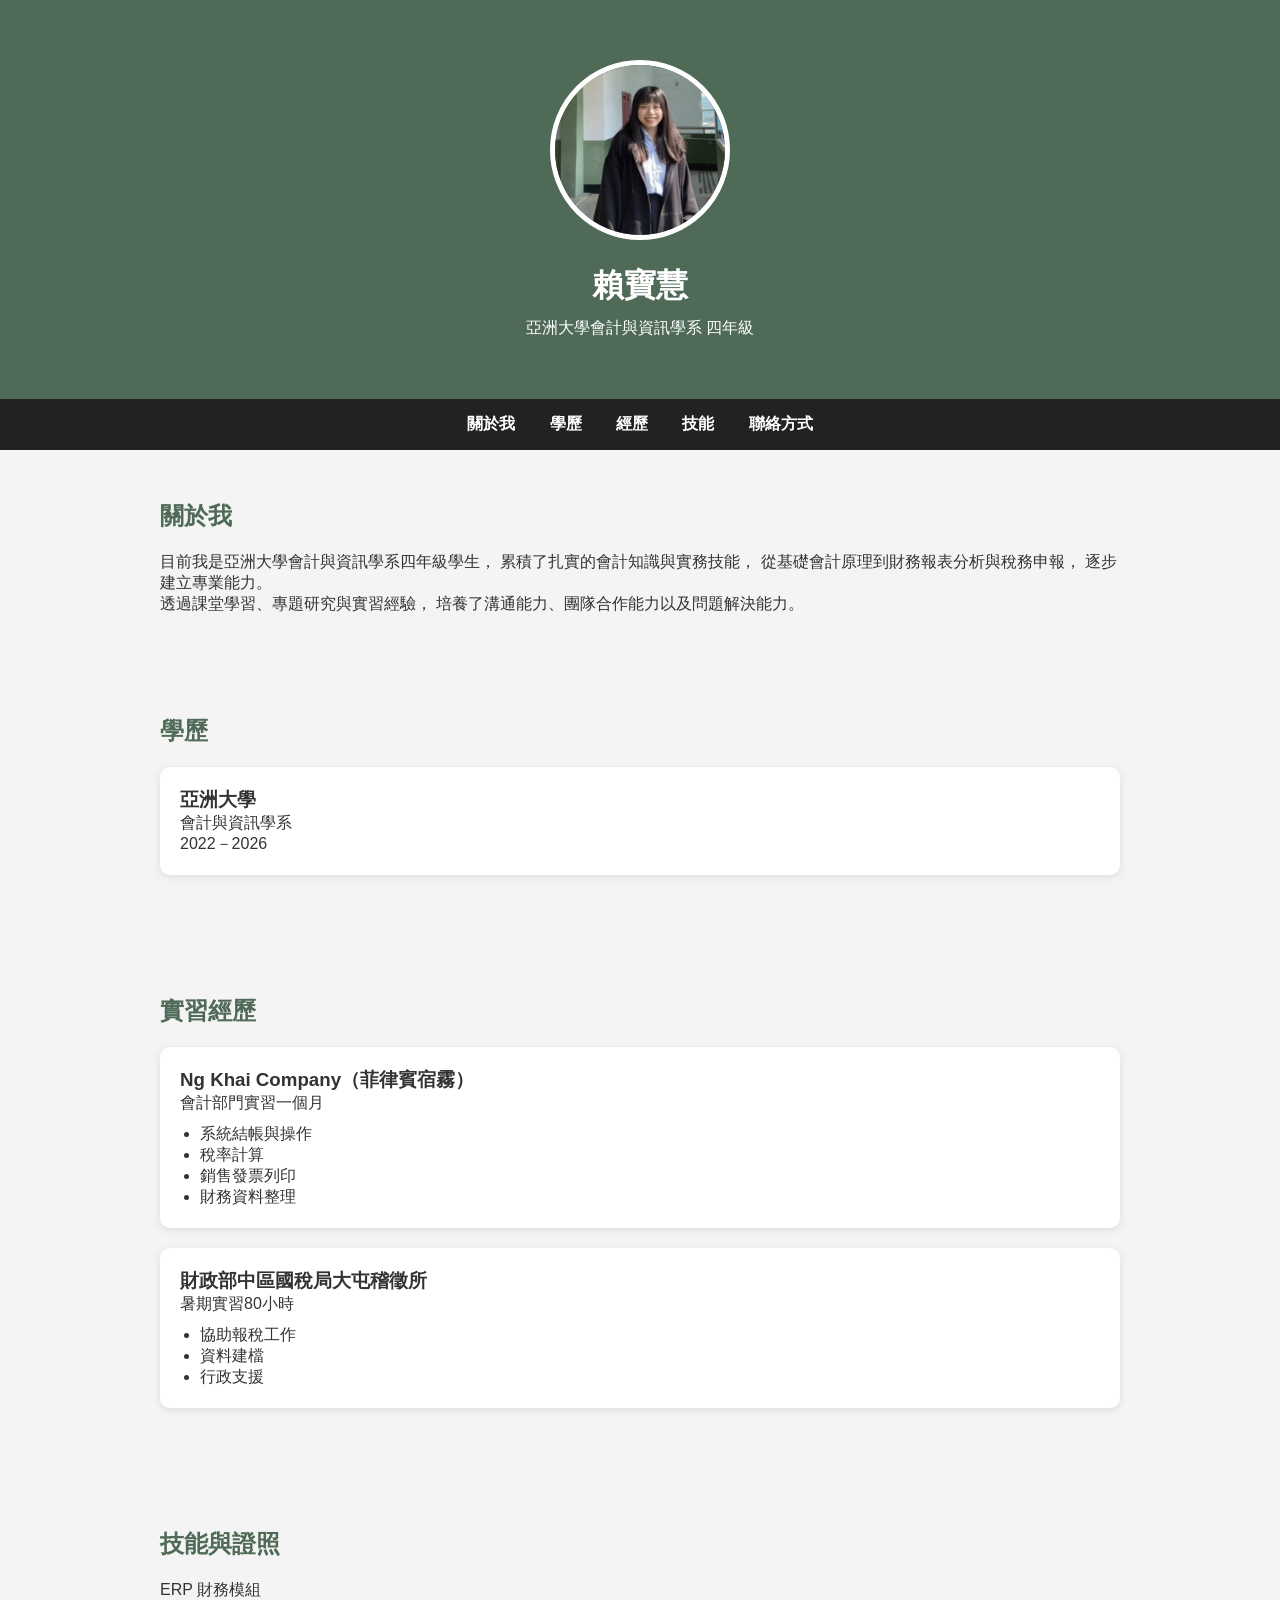
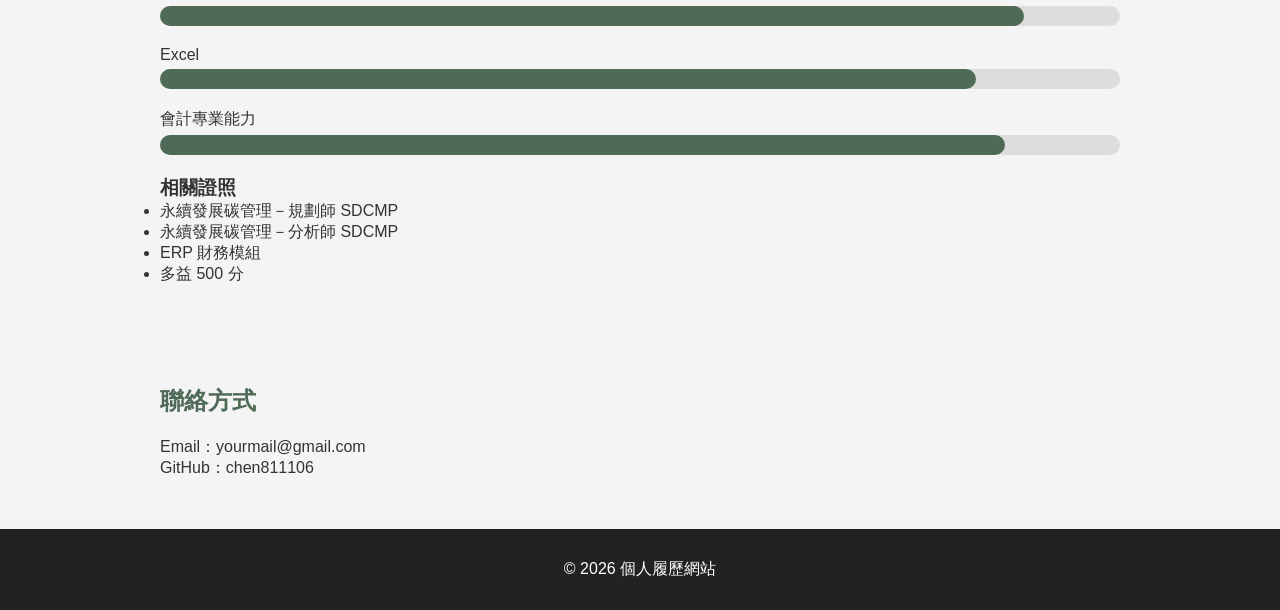
==== index.html @ 6c9520b2 "Upload resume website" ====
<!DOCTYPE html>
<html lang="zh-Hant">
<head>
    <meta charset="UTF-8">
    <meta name="viewport" content="width=device-width, initial-scale=1.0">
    <title>賴寶慧個人履歷</title>
    <link rel="stylesheet" href="style.css">
</head>

<body>

<header>

    <img src="profile.jpg" alt="個人照片">

    <h1>賴寶慧</h1>

    <p>亞洲大學會計與資訊學系 四年級</p>

</header>

<nav>
    <a href="#about">關於我</a>
    <a href="#education">學歷</a>
    <a href="#experience">經歷</a>
    <a href="#skills">技能</a>
    <a href="#contact">聯絡方式</a>
</nav>

<section id="about" class="fade">

    <h2>關於我</h2>

    <p>
        目前我是亞洲大學會計與資訊學系四年級學生，
        累積了扎實的會計知識與實務技能，
        從基礎會計原理到財務報表分析與稅務申報，
        逐步建立專業能力。
    </p>

    <p>
        透過課堂學習、專題研究與實習經驗，
        培養了溝通能力、團隊合作能力以及問題解決能力。
    </p>

</section>

<section id="education" class="fade">

    <h2>學歷</h2>

    <div class="card">
        <h3>亞洲大學</h3>
        <p>會計與資訊學系</p>
        <p>2022－2026</p>
    </div>

</section>

<section id="experience" class="fade">

    <h2>實習經歷</h2>

    <div class="card">
        <h3>Ng Khai Company（菲律賓宿霧）</h3>
        <p>會計部門實習一個月</p>

        <ul>
            <li>系統結帳與操作</li>
            <li>稅率計算</li>
            <li>銷售發票列印</li>
            <li>財務資料整理</li>
        </ul>
    </div>

    <div class="card">
        <h3>財政部中區國稅局大屯稽徵所</h3>
        <p>暑期實習80小時</p>

        <ul>
            <li>協助報稅工作</li>
            <li>資料建檔</li>
            <li>行政支援</li>
        </ul>
    </div>

</section>

<section id="skills" class="fade">

    <h2>技能與證照</h2>

    <div class="skill">
        <span>ERP 財務模組</span>
        <div class="bar">
            <div class="value w90"></div>
        </div>
    </div>

    <div class="skill">
        <span>Excel</span>
        <div class="bar">
            <div class="value w85"></div>
        </div>
    </div>

    <div class="skill">
        <span>會計專業能力</span>
        <div class="bar">
            <div class="value w88"></div>
        </div>
    </div>

    <h3>相關證照</h3>

    <ul>
        <li>永續發展碳管理－規劃師 SDCMP</li>
        <li>永續發展碳管理－分析師 SDCMP</li>
        <li>ERP 財務模組</li>
        <li>多益 500 分</li>
    </ul>

</section>

<section id="contact" class="fade">

    <h2>聯絡方式</h2>

    <p>Email：yourmail@gmail.com</p>

    <p>GitHub：chen811106</p>

</section>

<footer>

    <p>© 2026 個人履歷網站</p>

</footer>

<script src="script.js"></script>

</body>
</html>
---- style.css ----
*{
    margin:0;
    padding:0;
    box-sizing:border-box;
}

html{
    scroll-behavior:smooth;
}

body{
    font-family:"Microsoft JhengHei",sans-serif;
    background:#f4f4f4;
    color:#333;
}

header{
    background:#4f6b58;
    color:white;
    text-align:center;
    padding:60px 20px;
}

header img{
    width:180px;
    height:180px;
    border-radius:50%;
    object-fit:cover;
    border:5px solid white;
    margin-bottom:20px;
}

header h1{
    margin-bottom:10px;
}

nav{
    background:#222;
    text-align:center;
    padding:15px;
}

nav a{
    color:white;
    text-decoration:none;
    margin:0 15px;
    font-weight:bold;
}

section{
    max-width:1000px;
    margin:auto;
    padding:50px 20px;
}

h2{
    color:#4f6b58;
    margin-bottom:20px;
}

.card{
    background:white;
    padding:20px;
    margin-bottom:20px;
    border-radius:10px;
    box-shadow:0 2px 8px rgba(0,0,0,0.1);
}

.card ul{
    margin-left:20px;
    margin-top:10px;
}

.skill{
    margin-bottom:20px;
}

.bar{
    height:20px;
    background:#ddd;
    border-radius:20px;
    margin-top:5px;
}

.value{
    height:20px;
    background:#4f6b58;
    border-radius:20px;
}

.w90{
    width:90%;
}

.w88{
    width:88%;
}

.w85{
    width:85%;
}

footer{
    background:#222;
    color:white;
    text-align:center;
    padding:30px;
}

.fade{
    opacity:0;
    transform:translateY(40px);
    transition:all 1s;
}

.show{
    opacity:1;
    transform:translateY(0);
}
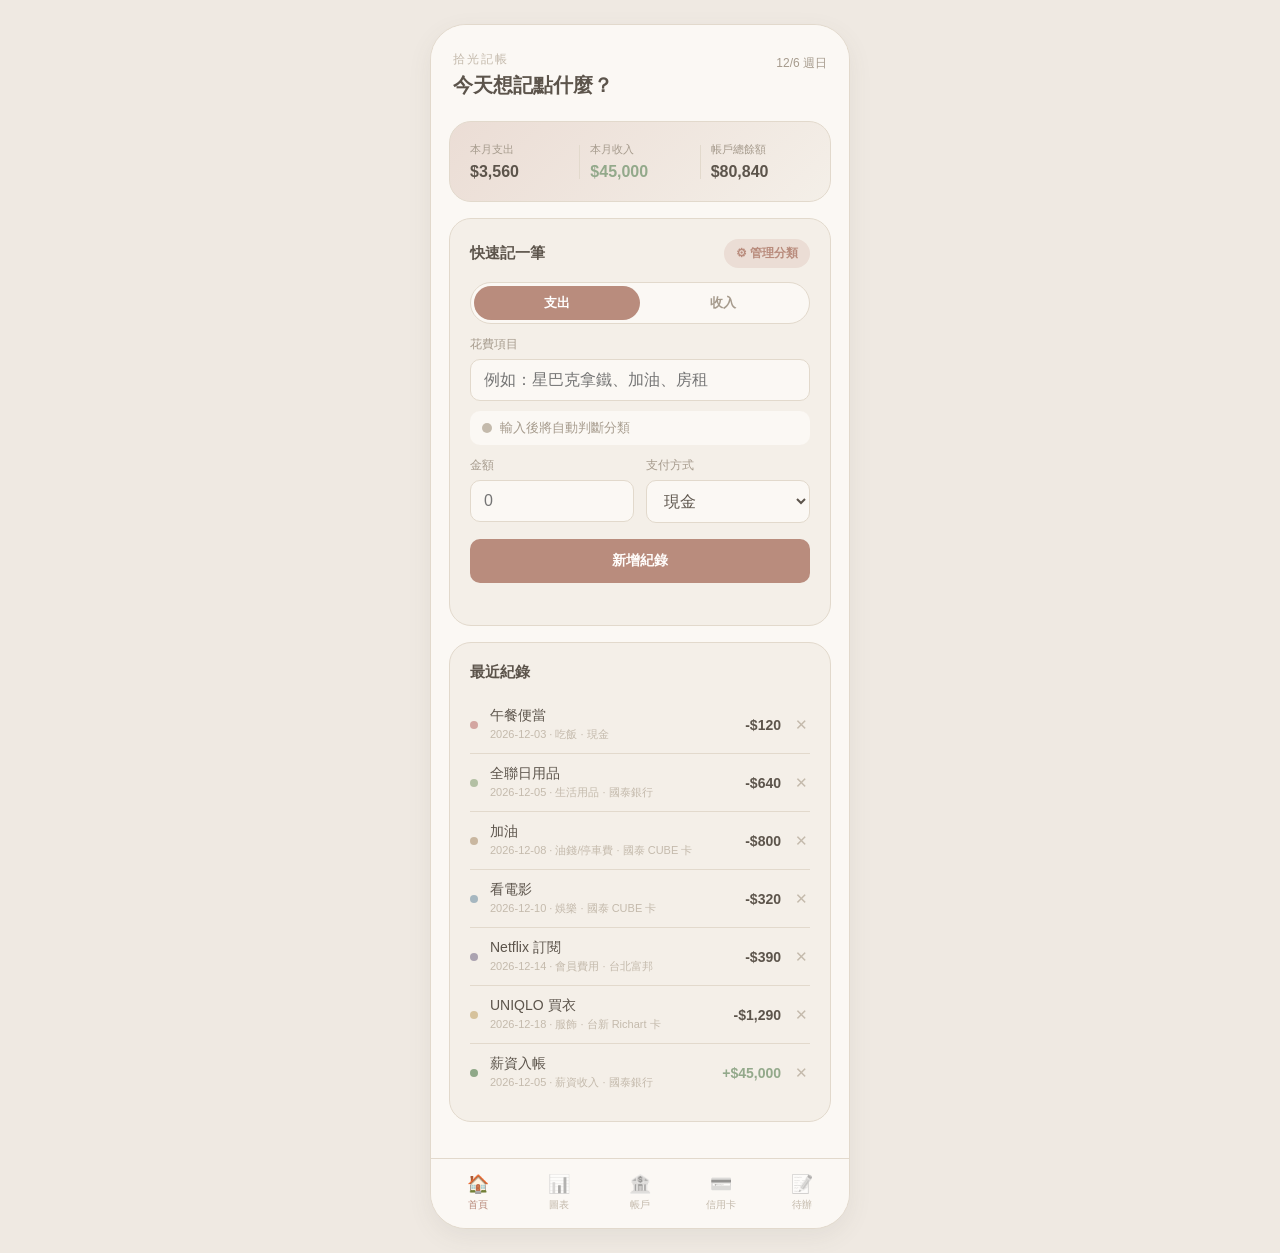
==== commit df78f5d1: "把記帳網頁移到 repo 根目錄，做成獨立的 GitHub Pages 網站 這個 repo 專門用來放記帳網頁，不跟 resume 那個 repo 共用網址路徑。 把原本殘留的履歷相關檔案（inde" ====
--- a/index.html
+++ b/index.html
@@ -1,144 +1,215 @@
-<!DOCTYPE html>
-<html lang="zh-Hant">
-<head>
-    <meta charset="UTF-8">
-    <meta name="viewport" content="width=device-width, initial-scale=1.0">
-    <title>賴寶慧個人履歷</title>
-    <link rel="stylesheet" href="style.css">
-</head>
-
-<body>
-
-<header>
-
-    <img src="profile.jpg" alt="個人照片">
-
-    <h1>賴寶慧</h1>
-
-    <p>亞洲大學會計與資訊學系 四年級</p>
-
-</header>
-
-<nav>
-    <a href="#about">關於我</a>
-    <a href="#education">學歷</a>
-    <a href="#experience">經歷</a>
-    <a href="#skills">技能</a>
-    <a href="#contact">聯絡方式</a>
-</nav>
-
-<section id="about" class="fade">
-
-    <h2>關於我</h2>
-
-    <p>
-        目前我是亞洲大學會計與資訊學系四年級學生，
-        累積了扎實的會計知識與實務技能，
-        從基礎會計原理到財務報表分析與稅務申報，
-        逐步建立專業能力。
-    </p>
-
-    <p>
-        透過課堂學習、專題研究與實習經驗，
-        培養了溝通能力、團隊合作能力以及問題解決能力。
-    </p>
-
-</section>
-
-<section id="education" class="fade">
-
-    <h2>學歷</h2>
-
-    <div class="card">
-        <h3>亞洲大學</h3>
-        <p>會計與資訊學系</p>
-        <p>2022－2026</p>
-    </div>
-
-</section>
-
-<section id="experience" class="fade">
-
-    <h2>實習經歷</h2>
-
-    <div class="card">
-        <h3>Ng Khai Company（菲律賓宿霧）</h3>
-        <p>會計部門實習一個月</p>
-
-        <ul>
-            <li>系統結帳與操作</li>
-            <li>稅率計算</li>
-            <li>銷售發票列印</li>
-            <li>財務資料整理</li>
-        </ul>
-    </div>
-
-    <div class="card">
-        <h3>財政部中區國稅局大屯稽徵所</h3>
-        <p>暑期實習80小時</p>
-
-        <ul>
-            <li>協助報稅工作</li>
-            <li>資料建檔</li>
-            <li>行政支援</li>
-        </ul>
-    </div>
-
-</section>
-
-<section id="skills" class="fade">
-
-    <h2>技能與證照</h2>
-
-    <div class="skill">
-        <span>ERP 財務模組</span>
-        <div class="bar">
-            <div class="value w90"></div>
-        </div>
-    </div>
-
-    <div class="skill">
-        <span>Excel</span>
-        <div class="bar">
-            <div class="value w85"></div>
-        </div>
-    </div>
-
-    <div class="skill">
-        <span>會計專業能力</span>
-        <div class="bar">
-            <div class="value w88"></div>
-        </div>
-    </div>
-
-    <h3>相關證照</h3>
-
-    <ul>
-        <li>永續發展碳管理－規劃師 SDCMP</li>
-        <li>永續發展碳管理－分析師 SDCMP</li>
-        <li>ERP 財務模組</li>
-        <li>多益 500 分</li>
-    </ul>
-
-</section>
-
-<section id="contact" class="fade">
-
-    <h2>聯絡方式</h2>
-
-    <p>Email：yourmail@gmail.com</p>
-
-    <p>GitHub：chen811106</p>
-
-</section>
-
-<footer>
-
-    <p>© 2026 個人履歷網站</p>
-
-</footer>
-
-<script src="script.js"></script>
-
-</body>
-</html>+<!DOCTYPE html>
+<html lang="zh-Hant">
+<head>
+<meta charset="UTF-8">
+<meta name="viewport" content="width=device-width, initial-scale=1.0, maximum-scale=1.0, viewport-fit=cover, user-scalable=no">
+<title>拾光記帳 · Healing Ledger</title>
+
+<!-- PWA：讓瀏覽器可以「加入主畫面」／安裝為 App -->
+<link rel="manifest" href="manifest.json">
+<meta name="theme-color" content="#C9B7A0">
+<meta name="mobile-web-app-capable" content="yes">
+<meta name="apple-mobile-web-app-capable" content="yes">
+<meta name="apple-mobile-web-app-status-bar-style" content="default">
+<meta name="apple-mobile-web-app-title" content="拾光記帳">
+<link rel="apple-touch-icon" href="icons/icon-192.png">
+<link rel="icon" href="icons/icon-192.png">
+
+<link rel="stylesheet" href="style.css">
+</head>
+<body>
+
+<script type="application/json" id="app-state"></script>
+
+<div class="phone">
+
+  <header class="topbar">
+    <div>
+      <p class="topbar-eyebrow">拾光記帳</p>
+      <h1 id="pageTitle">今天想記點什麼？</h1>
+    </div>
+    <div class="topbar-side">
+      <div class="topbar-date" id="todayDate"></div>
+      <span class="sync-badge" id="syncBadge"></span>
+    </div>
+  </header>
+
+  <main class="content">
+
+    <!-- ============ 首頁 / 快速記帳 ============ -->
+    <section id="tab-home" class="tab-panel active">
+
+      <div class="card summary-card">
+        <div class="summary-item">
+          <span>本月支出</span>
+          <strong id="monthTotal">$0</strong>
+        </div>
+        <div class="summary-divider"></div>
+        <div class="summary-item income">
+          <span>本月收入</span>
+          <strong id="monthIncome">$0</strong>
+        </div>
+        <div class="summary-divider"></div>
+        <div class="summary-item">
+          <span>帳戶總餘額</span>
+          <strong id="totalBalance">$0</strong>
+        </div>
+      </div>
+
+      <div class="card add-expense">
+        <div class="section-head">
+          <h2>快速記一筆</h2>
+          <button class="add-mini" id="manageCategoriesBtn">⚙ 管理分類</button>
+        </div>
+
+        <div class="type-toggle" id="typeToggle">
+          <button type="button" class="type-btn active" data-type="expense">支出</button>
+          <button type="button" class="type-btn" data-type="income">收入</button>
+        </div>
+
+        <label class="field-label" id="itemLabel">花費項目</label>
+        <input id="itemInput" class="text-input" placeholder="例如：星巴克拿鐵、加油、房租" autocomplete="off">
+
+        <div class="category-preview" id="categoryPreview">
+          <span class="cat-dot" id="catDot"></span>
+          <span id="catLabel">輸入後將自動判斷分類</span>
+        </div>
+
+        <div class="row">
+          <div class="field">
+            <label class="field-label">金額</label>
+            <input id="amountInput" class="text-input" type="number" min="0" placeholder="0">
+          </div>
+          <div class="field">
+            <label class="field-label" id="paymentLabel">支付方式</label>
+            <select id="paymentSelect" class="text-input"></select>
+          </div>
+        </div>
+
+        <button id="addBtn" class="primary-btn">新增紀錄</button>
+        <p class="hint-text" id="formHint"></p>
+      </div>
+
+      <div class="card recent-list">
+        <h2>最近紀錄</h2>
+        <ul id="recentList" class="plain-list"></ul>
+        <p class="empty-hint" id="recentEmpty">還沒有任何紀錄，記一筆吧 🌿</p>
+      </div>
+
+    </section>
+
+    <!-- ============ 圖表 ============ -->
+    <section id="tab-chart" class="tab-panel">
+      <div class="card">
+        <div class="section-head">
+          <h2>本月消費分佈</h2>
+          <div class="month-nav">
+            <button id="prevMonth" class="icon-btn" aria-label="上個月">‹</button>
+            <span id="chartMonthLabel"></span>
+            <button id="nextMonth" class="icon-btn" aria-label="下個月">›</button>
+          </div>
+        </div>
+
+        <div class="donut-wrap">
+          <svg id="donutChart" viewBox="0 0 200 200"></svg>
+          <div class="donut-center">
+            <span id="donutTotal">$0</span>
+            <small>總支出</small>
+          </div>
+        </div>
+
+        <ul id="chartLegend" class="legend"></ul>
+        <p class="empty-hint" id="chartEmpty">這個月還沒有支出紀錄</p>
+      </div>
+
+      <div class="card">
+        <div class="section-head">
+          <h2>本月收入分佈</h2>
+        </div>
+
+        <div class="donut-wrap">
+          <svg id="donutChartIncome" viewBox="0 0 200 200"></svg>
+          <div class="donut-center">
+            <span id="donutTotalIncome">$0</span>
+            <small>總收入</small>
+          </div>
+        </div>
+
+        <ul id="chartLegendIncome" class="legend"></ul>
+        <p class="empty-hint" id="chartEmptyIncome">這個月還沒有收入紀錄</p>
+      </div>
+    </section>
+
+    <!-- ============ 帳戶 ============ -->
+    <section id="tab-accounts" class="tab-panel">
+      <div class="card">
+        <div class="section-head">
+          <h2>銀行帳戶</h2>
+          <div class="section-actions">
+            <button class="add-mini secondary" id="transferBtn">⇄ 轉帳</button>
+            <button class="add-mini" id="addAccountBtn">+ 新增帳戶</button>
+          </div>
+        </div>
+        <ul id="accountList" class="plain-list"></ul>
+        <div class="total-row">
+          <span>帳戶總餘額</span>
+          <strong id="accountsTotal">$0</strong>
+        </div>
+        <p class="hint-text">記帳時若選擇銀行帳戶付款，餘額會自動連動扣除；帳戶之間互轉不會影響本月支出/收入統計。</p>
+      </div>
+
+      <div class="card">
+        <div class="section-head">
+          <h2>資料管理</h2>
+        </div>
+        <p class="hint-text" style="margin-top:0;">把逐月的支出/收入紀錄整理成一段文字，方便自己複製保存；也可以在保存好之後把這些紀錄清空，帳戶、信用卡、現金餘額、待辦清單、分類設定都不會被動到。</p>
+        <button class="add-mini secondary" id="exportBtn" style="width:100%;">📤 匯出/清理記帳紀錄</button>
+      </div>
+    </section>
+
+    <!-- ============ 信用卡 ============ -->
+    <section id="tab-cards" class="tab-panel">
+      <div class="card">
+        <div class="section-head">
+          <h2>信用卡管理</h2>
+          <button class="add-mini" id="addCardBtn">+ 新增卡片</button>
+        </div>
+        <ul id="cardList" class="card-list"></ul>
+        <p class="empty-hint" id="cardsEmpty">還沒有新增信用卡</p>
+      </div>
+    </section>
+
+    <!-- ============ 週期待辦 ============ -->
+    <section id="tab-checklist" class="tab-panel">
+      <div class="card">
+        <div class="section-head">
+          <h2>週期性繳費清單</h2>
+          <button class="add-mini" id="addRecurringBtn">+ 新增項目</button>
+        </div>
+
+        <p class="hint-text">每一筆都可以自訂「每月幾號」自動重置為未繳納，繳款截止日不同就設不同天數即可。</p>
+
+        <ul id="recurringList" class="plain-list"></ul>
+        <p class="empty-hint" id="recurringEmpty">還沒有固定繳費項目</p>
+      </div>
+    </section>
+
+  </main>
+
+  <nav class="bottom-nav">
+    <button data-tab="home" class="nav-btn active"><span class="nav-icon">🏠</span><span>首頁</span></button>
+    <button data-tab="chart" class="nav-btn"><span class="nav-icon">📊</span><span>圖表</span></button>
+    <button data-tab="accounts" class="nav-btn"><span class="nav-icon">🏦</span><span>帳戶</span></button>
+    <button data-tab="cards" class="nav-btn"><span class="nav-icon">💳</span><span>信用卡</span></button>
+    <button data-tab="checklist" class="nav-btn"><span class="nav-icon">📝</span><span>待辦</span></button>
+  </nav>
+
+</div>
+
+<div class="modal-overlay" id="modalOverlay">
+  <div class="modal" id="modalBody"></div>
+</div>
+
+<script src="app.js"></script>
+</body>
+</html>
--- a/style.css
+++ b/style.css
@@ -1,119 +1,790 @@
-*{
-    margin:0;
-    padding:0;
-    box-sizing:border-box;
-}
-
-html{
-    scroll-behavior:smooth;
-}
-
-body{
-    font-family:"Microsoft JhengHei",sans-serif;
-    background:#f4f4f4;
-    color:#333;
-}
-
-header{
-    background:#4f6b58;
-    color:white;
-    text-align:center;
-    padding:60px 20px;
-}
-
-header img{
-    width:180px;
-    height:180px;
-    border-radius:50%;
-    object-fit:cover;
-    border:5px solid white;
-    margin-bottom:20px;
-}
-
-header h1{
-    margin-bottom:10px;
-}
-
-nav{
-    background:#222;
-    text-align:center;
-    padding:15px;
-}
-
-nav a{
-    color:white;
-    text-decoration:none;
-    margin:0 15px;
-    font-weight:bold;
-}
-
-section{
-    max-width:1000px;
-    margin:auto;
-    padding:50px 20px;
-}
-
-h2{
-    color:#4f6b58;
-    margin-bottom:20px;
-}
-
-.card{
-    background:white;
-    padding:20px;
-    margin-bottom:20px;
-    border-radius:10px;
-    box-shadow:0 2px 8px rgba(0,0,0,0.1);
-}
-
-.card ul{
-    margin-left:20px;
-    margin-top:10px;
-}
-
-.skill{
-    margin-bottom:20px;
-}
-
-.bar{
-    height:20px;
-    background:#ddd;
-    border-radius:20px;
-    margin-top:5px;
-}
-
-.value{
-    height:20px;
-    background:#4f6b58;
-    border-radius:20px;
-}
-
-.w90{
-    width:90%;
-}
-
-.w88{
-    width:88%;
-}
-
-.w85{
-    width:85%;
-}
-
-footer{
-    background:#222;
-    color:white;
-    text-align:center;
-    padding:30px;
-}
-
-.fade{
-    opacity:0;
-    transform:translateY(40px);
-    transition:all 1s;
-}
-
-.show{
-    opacity:1;
-    transform:translateY(0);
-}+/* =========================================================
+   拾光記帳 · Healing Ledger
+   莫蘭迪色系 / 極簡療癒風格
+   ========================================================= */
+
+:root{
+  /* 背景與中性色 */
+  --bg: #EFE9E2;
+  --surface: #FBF8F4;
+  --surface-soft: #F4EFE8;
+  --border: #E2D9CC;
+  --text-primary: #5C544B;
+  --text-secondary: #A69B8D;
+  --text-faint: #C4BAAC;
+
+  /* 莫蘭迪主色（分類色） */
+  --c-food: #D3A6A1;      /* 吃飯 - 霧玫瑰 */
+  --c-fun: #A6B7C0;       /* 娛樂 - 霧藍 */
+  --c-daily: #B3C0A4;     /* 生活用品 - 鼠尾草綠 */
+  --c-fuel: #C9B7A0;      /* 油錢/停車費 - 沙棕 */
+  --c-transport: #7E97A3; /* 交通 - 霧藍灰 */
+  --c-member: #ABA3B0;    /* 會員費用 - 灰紫 */
+  --c-clothes: #D6C29C;   /* 服飾 - 燕麥金 */
+  --c-luxury: #B98C7D;    /* 奢侈品 - 赤陶 */
+  --c-invest: #A2798A;    /* 投資（買賣股票）- 酒紅灰，收支通用同一色 */
+  --c-adjust: #A8A296;    /* 調整（收支通用同一色）- 中性暖灰 */
+
+  /* 收入分類色 */
+  --c-salary: #8FA888;    /* 薪資收入 - 橄欖綠 */
+  --c-allowance: #A3B08A; /* 生活費 - 抹茶綠 */
+  --c-dividend: #B8AA6B;  /* 股利收入 - 燕麥金綠 */
+  --c-other-income: #9CADA0; /* 其他收入 - 灰綠 */
+
+  /* 功能色 */
+  --accent: #B98C7D;
+  --accent-soft: #EBDDD5;
+  --danger: #C58A83;
+  --warn: #D3B26A;
+  --safe: #93A98B;
+
+  --radius-lg: 22px;
+  --radius-md: 16px;
+  --radius-sm: 10px;
+  --shadow-soft: 0 8px 24px rgba(92, 84, 75, 0.08);
+}
+
+*{ box-sizing: border-box; }
+
+/* html 也要塗上跟 App 一樣的底色：手機瀏覽器在上下滑到底、出現回彈
+   效果時，露出來的其實是 html 元素的背景，不是 body 的，如果沒設定
+   就會看到瀏覽器預設的白色或黑色。overscroll-behavior:none 則是直接
+   關掉那個回彈/露底色的效果，滑到頂/底就直接停住，不會再彈一下。 */
+html{
+  background: var(--bg);
+  overscroll-behavior: none;
+  /* 只允許上下／左右平移，不包含 pinch-zoom 這個手勢，瀏覽器就不會處理
+     雙指縮放。iOS Safari 從 10 版開始其實會忽略 viewport meta 裡的
+     maximum-scale／user-scalable=no，所以縮放要靠這個 touch-action 加上
+     下面 app.js 裡的手勢攔截，兩層一起擋才會真的擋住。 */
+  touch-action: pan-x pan-y;
+}
+
+body{
+  margin: 0;
+  font-family: "PingFang TC","Noto Sans TC","Microsoft JhengHei",-apple-system,BlinkMacSystemFont,sans-serif;
+  background: var(--bg);
+  color: var(--text-primary);
+  -webkit-font-smoothing: antialiased;
+  display: flex;
+  justify-content: center;
+  min-height: 100vh;
+  padding: 24px 12px;
+  overscroll-behavior: none;
+  touch-action: pan-x pan-y;
+}
+
+/* ---------- 手機外框（桌面預覽用） ---------- */
+.phone{
+  width: 100%;
+  max-width: 420px;
+  min-height: 780px;
+  background: var(--surface);
+  border-radius: 36px;
+  box-shadow: var(--shadow-soft);
+  border: 1px solid var(--border);
+  display: flex;
+  flex-direction: column;
+  overflow: hidden;
+  position: relative;
+}
+
+/* ---------- 頂部列 ---------- */
+.topbar{
+  padding: 26px 22px 18px;
+  display: flex;
+  justify-content: space-between;
+  align-items: flex-start;
+  background: var(--surface);
+}
+.topbar-eyebrow{
+  margin: 0 0 4px;
+  font-size: 12px;
+  letter-spacing: 2px;
+  color: var(--text-faint);
+}
+.topbar h1{
+  margin: 0;
+  font-size: 20px;
+  font-weight: 600;
+  color: var(--text-primary);
+}
+.topbar-side{
+  display: flex;
+  flex-direction: column;
+  align-items: flex-end;
+  gap: 5px;
+}
+.topbar-date{
+  font-size: 12px;
+  color: var(--text-secondary);
+  padding-top: 4px;
+  white-space: nowrap;
+}
+.sync-badge{
+  font-size: 10px;
+  color: var(--safe);
+  white-space: nowrap;
+  opacity: 0;
+  transition: opacity .2s ease;
+}
+.sync-badge.on{ opacity: 1; }
+
+/* ---------- 內容區 ----------
+   這裡只負責用 flex:1 撐開剩餘高度。手機版的捲動方式（固定畫面高度，
+   捲動收在 .content 內部）另外寫在下面的手機 media query 裡；桌機版
+   預覽用的外框沒有鎖高度，維持原本整頁捲動即可。 */
+.content{
+  flex: 1;
+  padding: 4px 18px 20px;
+}
+
+.tab-panel{ display: none; animation: fadeIn .25s ease; }
+.tab-panel.active{ display: block; }
+
+@keyframes fadeIn{
+  from{ opacity: 0; transform: translateY(6px); }
+  to{ opacity: 1; transform: translateY(0); }
+}
+
+/* ---------- 卡片 ---------- */
+.card{
+  background: var(--surface-soft);
+  border: 1px solid var(--border);
+  border-radius: var(--radius-lg);
+  padding: 20px;
+  margin-bottom: 16px;
+}
+.card h2{
+  margin: 0 0 14px;
+  font-size: 15px;
+  font-weight: 600;
+  color: var(--text-primary);
+}
+
+/* ---------- 首頁摘要 ---------- */
+.summary-card{
+  display: flex;
+  align-items: center;
+  background: linear-gradient(135deg, var(--accent-soft), var(--surface-soft));
+}
+.summary-item{
+  flex: 1;
+  display: flex;
+  flex-direction: column;
+  gap: 6px;
+}
+.summary-item span{ font-size: 11px; color: var(--text-secondary); white-space: nowrap; }
+.summary-item strong{ font-size: 16px; color: var(--text-primary); font-weight: 700; white-space: nowrap; }
+.summary-item.income strong{ color: var(--safe); }
+.summary-divider{
+  width: 1px;
+  height: 34px;
+  background: var(--border);
+  margin: 0 10px;
+  flex-shrink: 0;
+}
+
+/* ---------- 表單 ---------- */
+.field-label{
+  display: block;
+  font-size: 12px;
+  color: var(--text-secondary);
+  margin: 12px 0 6px;
+}
+.text-input{
+  width: 100%;
+  border: 1px solid var(--border);
+  background: var(--surface);
+  border-radius: var(--radius-sm);
+  padding: 11px 13px;
+  /* 16px 是關鍵：iOS Safari 只要輸入框的字級小於 16px，點下去就會自動
+     放大整個畫面（想幫你看清楚打了什麼），點掉鍵盤後那個放大不會自己
+     完全復原，要再點兩下才會縮回正常大小。字級只要 >=16px，Safari
+     就不會觸發這個自動縮放，從根本避免掉，不用事後補救。 */
+  font-size: 16px;
+  color: var(--text-primary);
+  outline: none;
+  transition: border-color .15s ease;
+  font-family: inherit;
+}
+.text-input:focus{ border-color: var(--accent); }
+
+.row{ display: flex; gap: 12px; }
+.row .field{ flex: 1; }
+
+/* 匯出記帳紀錄的文字框：字級刻意不動（維持跟其他 .text-input 一樣的
+   16px，避免 iOS 自動放大），只加高度、改成等寬字體方便對齊、允許
+   使用者自己拉高。 */
+.export-textarea{
+  min-height: 220px;
+  resize: vertical;
+  line-height: 1.6;
+  white-space: pre-wrap;
+  font-family: ui-monospace, SFMono-Regular, Menlo, Consolas, monospace;
+}
+
+/* ---------- 支出／收入 切換 ---------- */
+.type-toggle{
+  display: flex;
+  background: var(--surface);
+  border: 1px solid var(--border);
+  border-radius: 100px;
+  padding: 3px;
+  margin-bottom: 6px;
+}
+.type-btn{
+  flex: 1;
+  border: none;
+  background: none;
+  padding: 8px 0;
+  border-radius: 100px;
+  font-size: 13px;
+  font-weight: 600;
+  color: var(--text-secondary);
+  cursor: pointer;
+  font-family: inherit;
+  transition: background .15s ease, color .15s ease;
+}
+.type-btn.active{ background: var(--accent); color: #fff; }
+.type-btn[data-type="income"].active{ background: var(--safe); }
+
+.category-preview{
+  display: flex;
+  align-items: center;
+  gap: 8px;
+  margin-top: 10px;
+  padding: 8px 12px;
+  background: var(--surface);
+  border-radius: var(--radius-sm);
+  font-size: 13px;
+  color: var(--text-secondary);
+}
+.cat-dot{
+  width: 10px;
+  height: 10px;
+  border-radius: 50%;
+  background: var(--text-faint);
+  flex-shrink: 0;
+  transition: background .15s ease;
+}
+
+.primary-btn{
+  width: 100%;
+  margin-top: 16px;
+  padding: 13px;
+  border: none;
+  border-radius: var(--radius-sm);
+  background: var(--accent);
+  color: #FFFDFB;
+  font-size: 14px;
+  font-weight: 600;
+  cursor: pointer;
+  transition: opacity .15s ease, transform .1s ease;
+  font-family: inherit;
+}
+.primary-btn:hover{ opacity: .9; }
+.primary-btn:active{ transform: scale(0.98); }
+
+.hint-text{
+  font-size: 11px;
+  color: var(--text-faint);
+  margin: 8px 2px 0;
+  min-height: 14px;
+}
+
+/* ---------- 清單通用 ---------- */
+.plain-list{ list-style: none; margin: 0; padding: 0; }
+
+.list-item{
+  display: flex;
+  align-items: center;
+  gap: 12px;
+  padding: 11px 0;
+  border-bottom: 1px solid var(--border);
+}
+.list-item:last-child{ border-bottom: none; }
+
+.item-dot{
+  width: 8px;
+  height: 8px;
+  border-radius: 50%;
+  flex-shrink: 0;
+}
+
+.item-main{ flex: 1; min-width: 0; }
+.item-title{
+  font-size: 14px;
+  color: var(--text-primary);
+  white-space: nowrap;
+  overflow: hidden;
+  text-overflow: ellipsis;
+}
+.item-sub{
+  font-size: 11px;
+  color: var(--text-faint);
+  margin-top: 2px;
+}
+
+.item-amount{
+  font-size: 14px;
+  font-weight: 600;
+  color: var(--text-primary);
+  white-space: nowrap;
+}
+.item-amount.income{ color: var(--safe); }
+
+.item-delete, .item-edit{
+  border: none;
+  background: none;
+  color: var(--text-faint);
+  font-size: 15px;
+  cursor: pointer;
+  padding: 4px 2px;
+  line-height: 1;
+}
+.item-delete:hover{ color: var(--danger); }
+.item-edit:hover{ color: var(--accent); }
+
+.empty-hint{
+  text-align: center;
+  color: var(--text-faint);
+  font-size: 12px;
+  padding: 18px 0 4px;
+  display: none;
+}
+
+/* ---------- 圖表 ---------- */
+.section-head{
+  display: flex;
+  justify-content: space-between;
+  align-items: center;
+  margin-bottom: 14px;
+}
+.section-head h2{ margin: 0; }
+
+.month-nav{
+  display: flex;
+  align-items: center;
+  gap: 8px;
+  font-size: 12px;
+  color: var(--text-secondary);
+}
+.icon-btn{
+  border: 1px solid var(--border);
+  background: var(--surface);
+  width: 24px;
+  height: 24px;
+  border-radius: 50%;
+  cursor: pointer;
+  color: var(--text-secondary);
+  font-size: 14px;
+  line-height: 1;
+  display: flex;
+  align-items: center;
+  justify-content: center;
+}
+.icon-btn:hover{ background: var(--accent-soft); }
+
+.donut-wrap{
+  position: relative;
+  width: 180px;
+  height: 180px;
+  margin: 8px auto 18px;
+}
+#donutChart{ width: 100%; height: 100%; transform: rotate(-90deg); }
+.donut-center{
+  position: absolute;
+  inset: 0;
+  display: flex;
+  flex-direction: column;
+  align-items: center;
+  justify-content: center;
+}
+.donut-center span{ font-size: 18px; font-weight: 700; color: var(--text-primary); }
+.donut-center small{ font-size: 10px; color: var(--text-faint); margin-top: 2px; }
+
+.legend{ list-style: none; margin: 0; padding: 0; }
+.legend li{
+  display: flex;
+  align-items: center;
+  gap: 10px;
+  padding: 8px 0;
+  font-size: 13px;
+  border-bottom: 1px solid var(--border);
+}
+.legend li:last-child{ border-bottom: none; }
+.legend .item-dot{ width: 10px; height: 10px; }
+.legend .legend-name{ flex: 1; color: var(--text-primary); }
+.legend .legend-percent{ color: var(--text-faint); font-size: 11px; width: 38px; text-align: right; }
+.legend .legend-amount{ color: var(--text-primary); font-weight: 600; width: 72px; text-align: right; }
+/* 圖例每一列都能點進去看這個分類這個月的明細 */
+.legend-clickable{ cursor: pointer; }
+.legend-clickable:active{ opacity: .7; }
+.legend-arrow{ color: var(--text-faint); font-size: 15px; margin-left: -2px; }
+
+/* 圖表分類明細彈窗：交易可能很多筆，讓清單自己捲動，不要把整個
+   modal 撐到超出畫面 */
+.modal-scroll-list{ max-height: 46vh; overflow-y: auto; }
+
+/* ---------- 帳戶 ---------- */
+.total-row{
+  display: flex;
+  justify-content: space-between;
+  align-items: center;
+  margin-top: 6px;
+  padding-top: 12px;
+  border-top: 1px dashed var(--border);
+  font-size: 13px;
+  color: var(--text-secondary);
+}
+.total-row strong{ color: var(--text-primary); font-size: 16px; }
+
+.section-actions{ display: flex; align-items: center; gap: 8px; }
+
+.add-mini{
+  border: none;
+  background: var(--accent-soft);
+  color: var(--accent);
+  font-size: 12px;
+  font-weight: 600;
+  padding: 6px 12px;
+  border-radius: 100px;
+  cursor: pointer;
+  white-space: nowrap;
+}
+.add-mini.secondary{ background: var(--surface); color: var(--text-secondary); border: 1px solid var(--border); }
+.add-mini:hover{ opacity: .85; }
+
+/* ---------- 信用卡 ---------- */
+.card-list{ list-style: none; margin: 0; padding: 0; display: flex; flex-direction: column; gap: 12px; }
+
+.credit-card{
+  border-radius: var(--radius-md);
+  padding: 16px 18px;
+  background: linear-gradient(135deg, #C9B7A0, #B98C7D);
+  color: #FFFCFA;
+  position: relative;
+  overflow: hidden;
+}
+.credit-card.theme-1{ background: linear-gradient(135deg, #A6B7C0, #8FA0AC); }
+.credit-card.theme-2{ background: linear-gradient(135deg, #B3C0A4, #93A98B); }
+.credit-card.theme-3{ background: linear-gradient(135deg, #ABA3B0, #8C8393); }
+
+.credit-card-top{
+  display: flex;
+  justify-content: space-between;
+  align-items: flex-start;
+}
+.credit-card-name{ font-size: 14px; font-weight: 600; }
+.credit-card-actions{ display: flex; align-items: center; gap: 6px; }
+.credit-card-delete, .credit-card-edit{
+  border: none;
+  background: rgba(255,255,255,0.25);
+  color: #fff;
+  width: 20px;
+  height: 20px;
+  border-radius: 50%;
+  cursor: pointer;
+  font-size: 12px;
+  line-height: 1;
+}
+.credit-card-amount{
+  font-size: 22px;
+  font-weight: 700;
+  margin-top: 14px;
+}
+.credit-card-amount small{ font-size: 11px; font-weight: 400; opacity: .85; display: block; margin-bottom: 2px; }
+
+.credit-card-unbilled-note{
+  font-size: 11px;
+  opacity: .85;
+  margin-top: 8px;
+}
+
+.credit-card-limit{ margin-top: 12px; }
+.limit-bar{
+  width: 100%;
+  height: 5px;
+  border-radius: 100px;
+  background: rgba(255,255,255,0.25);
+  overflow: hidden;
+}
+.limit-fill{
+  height: 100%;
+  background: #fff;
+  border-radius: 100px;
+  transition: width .2s ease;
+}
+.limit-fill.high{ background: #FFD6CE; }
+.limit-text{
+  font-size: 11px;
+  opacity: .92;
+  margin-top: 6px;
+}
+
+.credit-card-bottom{
+  display: flex;
+  justify-content: space-between;
+  align-items: center;
+  margin-top: 14px;
+  font-size: 11px;
+  opacity: .92;
+}
+.due-badge{
+  display: inline-flex;
+  align-items: center;
+  gap: 5px;
+  background: rgba(255,255,255,0.25);
+  padding: 4px 9px;
+  border-radius: 100px;
+}
+.due-dot{ width: 6px; height: 6px; border-radius: 50%; background: #fff; }
+.due-badge.urgent .due-dot{ background: #FFDCD6; }
+.due-badge.urgent{ background: rgba(197, 90, 74, 0.45); }
+.due-badge.warn .due-dot{ background: #FFF1C7; }
+.due-badge.warn{ background: rgba(211, 178, 106, 0.4); }
+
+.credit-card-pay-btn{
+  display: block;
+  width: 100%;
+  margin-top: 10px;
+  padding: 9px;
+  border: none;
+  border-radius: 100px;
+  background: rgba(255,255,255,0.92);
+  color: var(--accent);
+  font-size: 12px;
+  font-weight: 600;
+  cursor: pointer;
+  font-family: inherit;
+}
+.credit-card-pay-btn:hover{ opacity: .85; }
+.credit-card-pay-btn:active{ transform: scale(0.98); }
+
+/* ---------- 待辦清單 ---------- */
+.recurring-item{
+  display: flex;
+  align-items: center;
+  gap: 12px;
+  padding: 12px 0;
+  border-bottom: 1px solid var(--border);
+}
+.recurring-item:last-child{ border-bottom: none; }
+
+.checkbox{
+  width: 22px;
+  height: 22px;
+  border-radius: 50%;
+  border: 2px solid var(--border);
+  background: var(--surface);
+  cursor: pointer;
+  flex-shrink: 0;
+  display: flex;
+  align-items: center;
+  justify-content: center;
+  color: transparent;
+  font-size: 12px;
+  transition: all .15s ease;
+}
+.checkbox.checked{
+  background: var(--safe);
+  border-color: var(--safe);
+  color: #fff;
+}
+
+.recurring-main{ flex: 1; min-width: 0; }
+.recurring-name{ font-size: 14px; color: var(--text-primary); }
+.recurring-name.done{ text-decoration: line-through; color: var(--text-faint); }
+.recurring-sub{ font-size: 11px; color: var(--text-faint); margin-top: 2px; }
+.recurring-sub.recurring-auto{ color: var(--safe); }
+.recurring-amount{ font-size: 13px; color: var(--text-secondary); font-weight: 600; white-space: nowrap; }
+.recurring-amount.done{ color: var(--text-faint); text-decoration: line-through; }
+.recurring-actions{ display: flex; align-items: center; gap: 2px; }
+
+/* ---------- 底部導覽 ---------- */
+.bottom-nav{
+  position: sticky;
+  bottom: 0;
+  z-index: 5;
+  display: flex;
+  background: var(--surface);
+  border-top: 1px solid var(--border);
+  padding: 8px 6px calc(10px + env(safe-area-inset-bottom));
+}
+.nav-btn{
+  flex: 1;
+  border: none;
+  background: none;
+  display: flex;
+  flex-direction: column;
+  align-items: center;
+  gap: 3px;
+  padding: 6px 0;
+  font-size: 10px;
+  color: var(--text-faint);
+  cursor: pointer;
+  border-radius: 12px;
+  font-family: inherit;
+}
+.nav-icon{ font-size: 18px; filter: grayscale(1) opacity(0.55); }
+.nav-btn.active{ color: var(--accent); }
+.nav-btn.active .nav-icon{ filter: none; }
+
+/* ---------- Modal ---------- */
+.modal-overlay{
+  position: fixed;
+  inset: 0;
+  background: rgba(92, 84, 75, 0.35);
+  display: none;
+  align-items: flex-end;
+  justify-content: center;
+  z-index: 50;
+}
+.modal-overlay.open{ display: flex; }
+
+.modal{
+  width: 100%;
+  max-width: 420px;
+  background: var(--surface);
+  border-radius: 24px 24px 0 0;
+  padding: 22px 20px calc(20px + env(safe-area-inset-bottom));
+  animation: slideUp .2s ease;
+}
+@keyframes slideUp{
+  from{ transform: translateY(16px); opacity: 0; }
+  to{ transform: translateY(0); opacity: 1; }
+}
+.modal h3{ margin: 0 0 16px; font-size: 16px; color: var(--text-primary); }
+.modal .field-label{ margin-top: 12px; }
+.modal-actions{
+  display: flex;
+  gap: 10px;
+  margin-top: 20px;
+}
+.modal-actions button{
+  flex: 1;
+  padding: 12px;
+  border-radius: var(--radius-sm);
+  font-size: 14px;
+  font-weight: 600;
+  cursor: pointer;
+  border: none;
+  font-family: inherit;
+}
+.btn-cancel{ background: var(--surface-soft); color: var(--text-secondary); border: 1px solid var(--border) !important; }
+.btn-save{ background: var(--accent); color: #fff; }
+.btn-danger{ background: var(--danger); color: #fff; }
+.confirm-message{
+  font-size: 13px;
+  color: var(--text-secondary);
+  line-height: 1.6;
+  margin: 4px 2px 0;
+}
+
+/* ---------- 分類關鍵字管理 ---------- */
+.chip-list{
+  display: flex;
+  flex-wrap: wrap;
+  gap: 6px;
+  margin-top: 8px;
+}
+.chip{
+  display: inline-flex;
+  align-items: center;
+  gap: 5px;
+  background: var(--surface);
+  border: 1px solid var(--border);
+  border-radius: 100px;
+  padding: 5px 10px;
+  font-size: 12px;
+  color: var(--text-secondary);
+}
+.chip.default{ opacity: .7; }
+.chip button{
+  border: none;
+  background: none;
+  color: var(--text-faint);
+  cursor: pointer;
+  font-size: 11px;
+  padding: 0;
+  line-height: 1;
+}
+.chip button:hover{ color: var(--danger); }
+.chip-empty{ font-size: 12px; color: var(--text-faint); margin-top: 6px; }
+
+/* ---------- 自訂分類：調色盤 / 計入損益勾選框 ---------- */
+.color-picker-row{
+  display: flex;
+  align-items: center;
+  gap: 8px;
+  margin-top: 8px;
+  flex-wrap: wrap;
+}
+.swatch-list{ display: flex; gap: 6px; flex-wrap: wrap; flex: 1; min-width: 0; }
+.swatch{
+  width: 26px;
+  height: 26px;
+  border-radius: 50%;
+  border: 2px solid transparent;
+  padding: 0;
+  cursor: pointer;
+  flex-shrink: 0;
+}
+.swatch.selected{ border-color: var(--text-primary); box-shadow: 0 0 0 2px var(--surface); }
+/* 滑動式調色盤（原生色彩選擇器，手機上會叫出系統的調色盤/色輪） */
+.color-well{
+  width: 34px;
+  height: 34px;
+  padding: 2px;
+  border: 1px solid var(--border);
+  border-radius: var(--radius-sm);
+  background: var(--surface);
+  cursor: pointer;
+  flex-shrink: 0;
+}
+.color-hex-input{ width: 92px; flex: none; text-transform: uppercase; }
+
+.checkbox-label{
+  display: flex;
+  align-items: center;
+  gap: 8px;
+  margin-top: 12px;
+  font-size: 13px;
+  color: var(--text-secondary);
+  cursor: pointer;
+}
+.checkbox-label input[type="checkbox"]{
+  width: 18px;
+  height: 18px;
+  accent-color: var(--accent);
+  cursor: pointer;
+  flex-shrink: 0;
+}
+
+@media (max-width: 460px){
+  /* 手機上改用「固定畫面高度 + 內部捲動」的做法（跟大部分原生 App／
+     LINE 一樣）：.phone 鎖定剛好一個螢幕高，捲動全部收進 .content
+     內部處理，.bottom-nav 就永遠在 .phone 底部、不會消失。
+
+     之前試過讓 .phone 高度不設限、靠 .bottom-nav 的 position:sticky
+     去黏住「外層」的捲動範圍——這在部分內嵌環境（例如 Claude Artifact
+     的預覽框）裡，外層容器本身的捲動跟這個網頁其實是分開的兩層，
+     sticky 黏的對象黏錯了，結果又變回「要滑到最底部才看得到功能列」
+     的舊問題。改成畫面本身不會變高、捲動只在 .content 裡面發生，
+     不管被包在什麼樣的容器裡，都不用去猜測、依賴外層怎麼捲動。 */
+  body{ padding: 0; }
+  .phone{
+    border-radius: 0;
+    max-width: 100%;
+    min-height: 0; /* 蓋掉桌機版預覽用的 780px 下限，避免跟下面的固定高度打架 */
+    height: 100vh;
+    height: 100dvh;
+    overflow: hidden;
+  }
+  .content{
+    overflow-y: auto;
+    -webkit-overflow-scrolling: touch;
+    overscroll-behavior: none;
+  }
+}
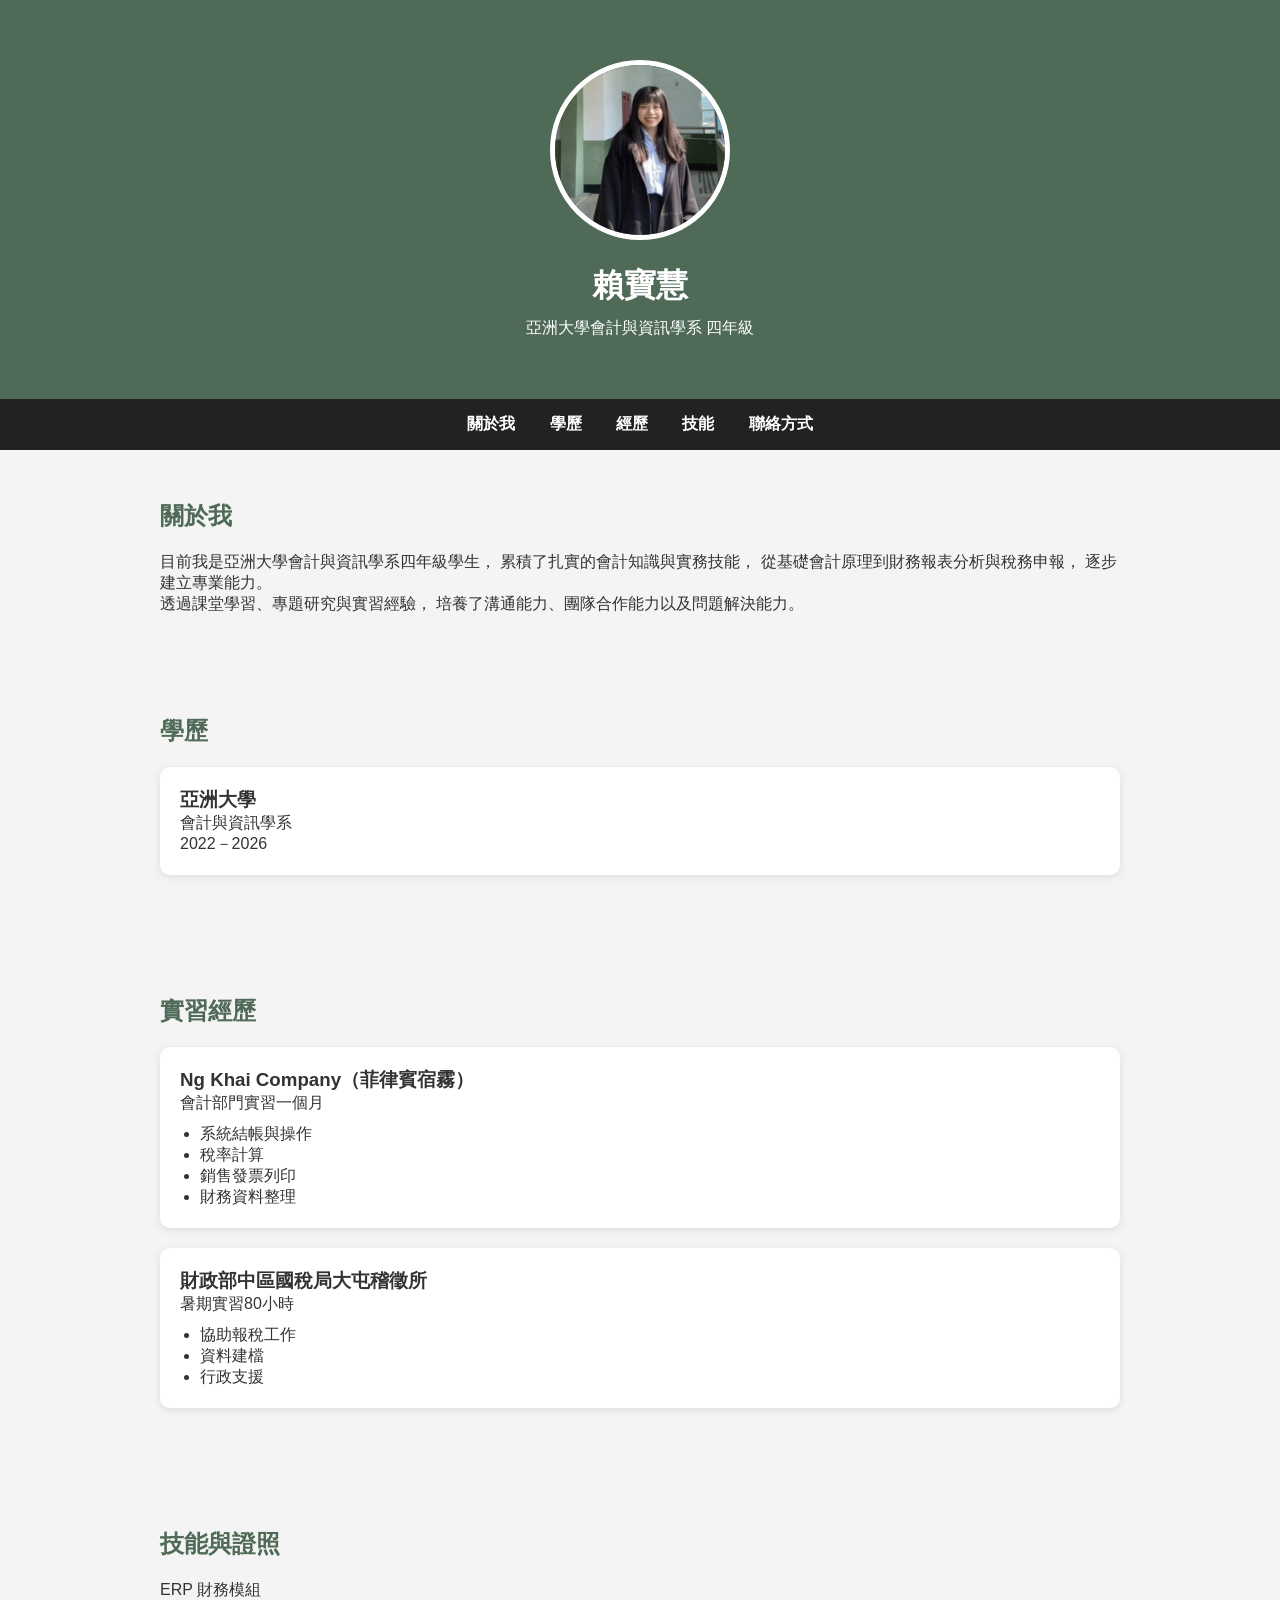
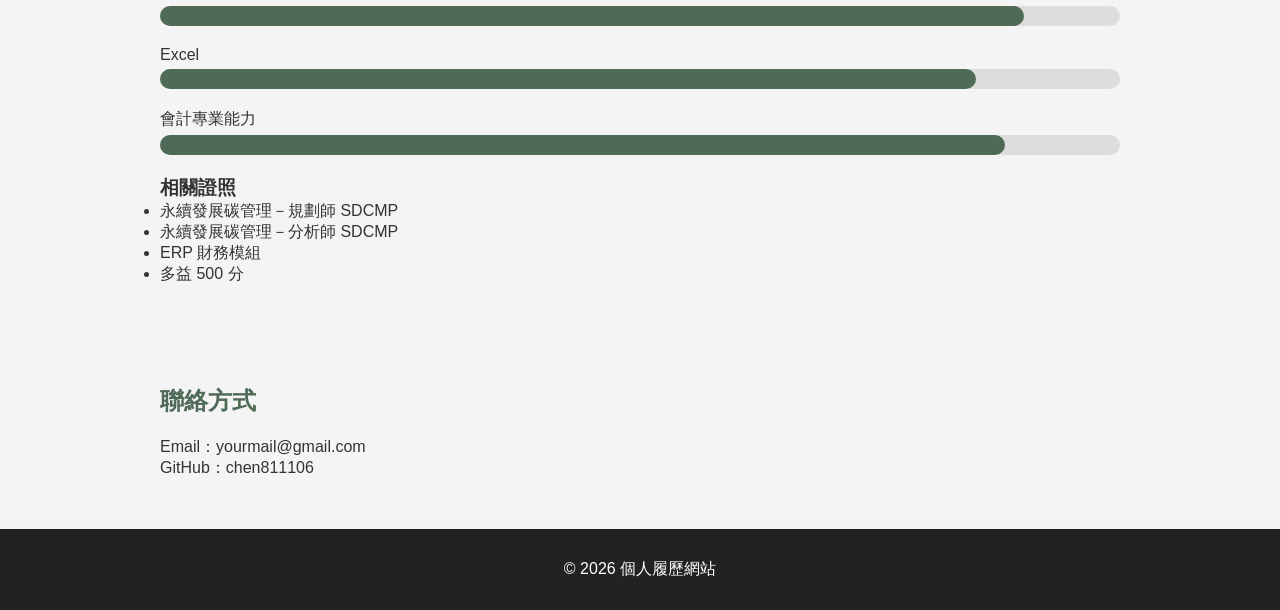
==== commit 64e558be: "Revert "把記帳網頁移到 repo 根目錄，做成獨立的 GitHub Pages 網站" This reverts commit df78f5d12c86833b10697daeed2e3ece" ====
--- a/index.html
+++ b/index.html
@@ -1,215 +1,144 @@
-<!DOCTYPE html>
-<html lang="zh-Hant">
-<head>
-<meta charset="UTF-8">
-<meta name="viewport" content="width=device-width, initial-scale=1.0, maximum-scale=1.0, viewport-fit=cover, user-scalable=no">
-<title>拾光記帳 · Healing Ledger</title>
-
-<!-- PWA：讓瀏覽器可以「加入主畫面」／安裝為 App -->
-<link rel="manifest" href="manifest.json">
-<meta name="theme-color" content="#C9B7A0">
-<meta name="mobile-web-app-capable" content="yes">
-<meta name="apple-mobile-web-app-capable" content="yes">
-<meta name="apple-mobile-web-app-status-bar-style" content="default">
-<meta name="apple-mobile-web-app-title" content="拾光記帳">
-<link rel="apple-touch-icon" href="icons/icon-192.png">
-<link rel="icon" href="icons/icon-192.png">
-
-<link rel="stylesheet" href="style.css">
-</head>
-<body>
-
-<script type="application/json" id="app-state"></script>
-
-<div class="phone">
-
-  <header class="topbar">
-    <div>
-      <p class="topbar-eyebrow">拾光記帳</p>
-      <h1 id="pageTitle">今天想記點什麼？</h1>
-    </div>
-    <div class="topbar-side">
-      <div class="topbar-date" id="todayDate"></div>
-      <span class="sync-badge" id="syncBadge"></span>
-    </div>
-  </header>
-
-  <main class="content">
-
-    <!-- ============ 首頁 / 快速記帳 ============ -->
-    <section id="tab-home" class="tab-panel active">
-
-      <div class="card summary-card">
-        <div class="summary-item">
-          <span>本月支出</span>
-          <strong id="monthTotal">$0</strong>
-        </div>
-        <div class="summary-divider"></div>
-        <div class="summary-item income">
-          <span>本月收入</span>
-          <strong id="monthIncome">$0</strong>
-        </div>
-        <div class="summary-divider"></div>
-        <div class="summary-item">
-          <span>帳戶總餘額</span>
-          <strong id="totalBalance">$0</strong>
-        </div>
-      </div>
-
-      <div class="card add-expense">
-        <div class="section-head">
-          <h2>快速記一筆</h2>
-          <button class="add-mini" id="manageCategoriesBtn">⚙ 管理分類</button>
-        </div>
-
-        <div class="type-toggle" id="typeToggle">
-          <button type="button" class="type-btn active" data-type="expense">支出</button>
-          <button type="button" class="type-btn" data-type="income">收入</button>
-        </div>
-
-        <label class="field-label" id="itemLabel">花費項目</label>
-        <input id="itemInput" class="text-input" placeholder="例如：星巴克拿鐵、加油、房租" autocomplete="off">
-
-        <div class="category-preview" id="categoryPreview">
-          <span class="cat-dot" id="catDot"></span>
-          <span id="catLabel">輸入後將自動判斷分類</span>
-        </div>
-
-        <div class="row">
-          <div class="field">
-            <label class="field-label">金額</label>
-            <input id="amountInput" class="text-input" type="number" min="0" placeholder="0">
-          </div>
-          <div class="field">
-            <label class="field-label" id="paymentLabel">支付方式</label>
-            <select id="paymentSelect" class="text-input"></select>
-          </div>
-        </div>
-
-        <button id="addBtn" class="primary-btn">新增紀錄</button>
-        <p class="hint-text" id="formHint"></p>
-      </div>
-
-      <div class="card recent-list">
-        <h2>最近紀錄</h2>
-        <ul id="recentList" class="plain-list"></ul>
-        <p class="empty-hint" id="recentEmpty">還沒有任何紀錄，記一筆吧 🌿</p>
-      </div>
-
-    </section>
-
-    <!-- ============ 圖表 ============ -->
-    <section id="tab-chart" class="tab-panel">
-      <div class="card">
-        <div class="section-head">
-          <h2>本月消費分佈</h2>
-          <div class="month-nav">
-            <button id="prevMonth" class="icon-btn" aria-label="上個月">‹</button>
-            <span id="chartMonthLabel"></span>
-            <button id="nextMonth" class="icon-btn" aria-label="下個月">›</button>
-          </div>
-        </div>
-
-        <div class="donut-wrap">
-          <svg id="donutChart" viewBox="0 0 200 200"></svg>
-          <div class="donut-center">
-            <span id="donutTotal">$0</span>
-            <small>總支出</small>
-          </div>
-        </div>
-
-        <ul id="chartLegend" class="legend"></ul>
-        <p class="empty-hint" id="chartEmpty">這個月還沒有支出紀錄</p>
-      </div>
-
-      <div class="card">
-        <div class="section-head">
-          <h2>本月收入分佈</h2>
-        </div>
-
-        <div class="donut-wrap">
-          <svg id="donutChartIncome" viewBox="0 0 200 200"></svg>
-          <div class="donut-center">
-            <span id="donutTotalIncome">$0</span>
-            <small>總收入</small>
-          </div>
-        </div>
-
-        <ul id="chartLegendIncome" class="legend"></ul>
-        <p class="empty-hint" id="chartEmptyIncome">這個月還沒有收入紀錄</p>
-      </div>
-    </section>
-
-    <!-- ============ 帳戶 ============ -->
-    <section id="tab-accounts" class="tab-panel">
-      <div class="card">
-        <div class="section-head">
-          <h2>銀行帳戶</h2>
-          <div class="section-actions">
-            <button class="add-mini secondary" id="transferBtn">⇄ 轉帳</button>
-            <button class="add-mini" id="addAccountBtn">+ 新增帳戶</button>
-          </div>
-        </div>
-        <ul id="accountList" class="plain-list"></ul>
-        <div class="total-row">
-          <span>帳戶總餘額</span>
-          <strong id="accountsTotal">$0</strong>
-        </div>
-        <p class="hint-text">記帳時若選擇銀行帳戶付款，餘額會自動連動扣除；帳戶之間互轉不會影響本月支出/收入統計。</p>
-      </div>
-
-      <div class="card">
-        <div class="section-head">
-          <h2>資料管理</h2>
-        </div>
-        <p class="hint-text" style="margin-top:0;">把逐月的支出/收入紀錄整理成一段文字，方便自己複製保存；也可以在保存好之後把這些紀錄清空，帳戶、信用卡、現金餘額、待辦清單、分類設定都不會被動到。</p>
-        <button class="add-mini secondary" id="exportBtn" style="width:100%;">📤 匯出/清理記帳紀錄</button>
-      </div>
-    </section>
-
-    <!-- ============ 信用卡 ============ -->
-    <section id="tab-cards" class="tab-panel">
-      <div class="card">
-        <div class="section-head">
-          <h2>信用卡管理</h2>
-          <button class="add-mini" id="addCardBtn">+ 新增卡片</button>
-        </div>
-        <ul id="cardList" class="card-list"></ul>
-        <p class="empty-hint" id="cardsEmpty">還沒有新增信用卡</p>
-      </div>
-    </section>
-
-    <!-- ============ 週期待辦 ============ -->
-    <section id="tab-checklist" class="tab-panel">
-      <div class="card">
-        <div class="section-head">
-          <h2>週期性繳費清單</h2>
-          <button class="add-mini" id="addRecurringBtn">+ 新增項目</button>
-        </div>
-
-        <p class="hint-text">每一筆都可以自訂「每月幾號」自動重置為未繳納，繳款截止日不同就設不同天數即可。</p>
-
-        <ul id="recurringList" class="plain-list"></ul>
-        <p class="empty-hint" id="recurringEmpty">還沒有固定繳費項目</p>
-      </div>
-    </section>
-
-  </main>
-
-  <nav class="bottom-nav">
-    <button data-tab="home" class="nav-btn active"><span class="nav-icon">🏠</span><span>首頁</span></button>
-    <button data-tab="chart" class="nav-btn"><span class="nav-icon">📊</span><span>圖表</span></button>
-    <button data-tab="accounts" class="nav-btn"><span class="nav-icon">🏦</span><span>帳戶</span></button>
-    <button data-tab="cards" class="nav-btn"><span class="nav-icon">💳</span><span>信用卡</span></button>
-    <button data-tab="checklist" class="nav-btn"><span class="nav-icon">📝</span><span>待辦</span></button>
-  </nav>
-
-</div>
-
-<div class="modal-overlay" id="modalOverlay">
-  <div class="modal" id="modalBody"></div>
-</div>
-
-<script src="app.js"></script>
-</body>
-</html>
+<!DOCTYPE html>
+<html lang="zh-Hant">
+<head>
+    <meta charset="UTF-8">
+    <meta name="viewport" content="width=device-width, initial-scale=1.0">
+    <title>賴寶慧個人履歷</title>
+    <link rel="stylesheet" href="style.css">
+</head>
+
+<body>
+
+<header>
+
+    <img src="profile.jpg" alt="個人照片">
+
+    <h1>賴寶慧</h1>
+
+    <p>亞洲大學會計與資訊學系 四年級</p>
+
+</header>
+
+<nav>
+    <a href="#about">關於我</a>
+    <a href="#education">學歷</a>
+    <a href="#experience">經歷</a>
+    <a href="#skills">技能</a>
+    <a href="#contact">聯絡方式</a>
+</nav>
+
+<section id="about" class="fade">
+
+    <h2>關於我</h2>
+
+    <p>
+        目前我是亞洲大學會計與資訊學系四年級學生，
+        累積了扎實的會計知識與實務技能，
+        從基礎會計原理到財務報表分析與稅務申報，
+        逐步建立專業能力。
+    </p>
+
+    <p>
+        透過課堂學習、專題研究與實習經驗，
+        培養了溝通能力、團隊合作能力以及問題解決能力。
+    </p>
+
+</section>
+
+<section id="education" class="fade">
+
+    <h2>學歷</h2>
+
+    <div class="card">
+        <h3>亞洲大學</h3>
+        <p>會計與資訊學系</p>
+        <p>2022－2026</p>
+    </div>
+
+</section>
+
+<section id="experience" class="fade">
+
+    <h2>實習經歷</h2>
+
+    <div class="card">
+        <h3>Ng Khai Company（菲律賓宿霧）</h3>
+        <p>會計部門實習一個月</p>
+
+        <ul>
+            <li>系統結帳與操作</li>
+            <li>稅率計算</li>
+            <li>銷售發票列印</li>
+            <li>財務資料整理</li>
+        </ul>
+    </div>
+
+    <div class="card">
+        <h3>財政部中區國稅局大屯稽徵所</h3>
+        <p>暑期實習80小時</p>
+
+        <ul>
+            <li>協助報稅工作</li>
+            <li>資料建檔</li>
+            <li>行政支援</li>
+        </ul>
+    </div>
+
+</section>
+
+<section id="skills" class="fade">
+
+    <h2>技能與證照</h2>
+
+    <div class="skill">
+        <span>ERP 財務模組</span>
+        <div class="bar">
+            <div class="value w90"></div>
+        </div>
+    </div>
+
+    <div class="skill">
+        <span>Excel</span>
+        <div class="bar">
+            <div class="value w85"></div>
+        </div>
+    </div>
+
+    <div class="skill">
+        <span>會計專業能力</span>
+        <div class="bar">
+            <div class="value w88"></div>
+        </div>
+    </div>
+
+    <h3>相關證照</h3>
+
+    <ul>
+        <li>永續發展碳管理－規劃師 SDCMP</li>
+        <li>永續發展碳管理－分析師 SDCMP</li>
+        <li>ERP 財務模組</li>
+        <li>多益 500 分</li>
+    </ul>
+
+</section>
+
+<section id="contact" class="fade">
+
+    <h2>聯絡方式</h2>
+
+    <p>Email：yourmail@gmail.com</p>
+
+    <p>GitHub：chen811106</p>
+
+</section>
+
+<footer>
+
+    <p>© 2026 個人履歷網站</p>
+
+</footer>
+
+<script src="script.js"></script>
+
+</body>
+</html>
--- a/style.css
+++ b/style.css
@@ -1,790 +1,119 @@
-/* =========================================================
-   拾光記帳 · Healing Ledger
-   莫蘭迪色系 / 極簡療癒風格
-   ========================================================= */
-
-:root{
-  /* 背景與中性色 */
-  --bg: #EFE9E2;
-  --surface: #FBF8F4;
-  --surface-soft: #F4EFE8;
-  --border: #E2D9CC;
-  --text-primary: #5C544B;
-  --text-secondary: #A69B8D;
-  --text-faint: #C4BAAC;
-
-  /* 莫蘭迪主色（分類色） */
-  --c-food: #D3A6A1;      /* 吃飯 - 霧玫瑰 */
-  --c-fun: #A6B7C0;       /* 娛樂 - 霧藍 */
-  --c-daily: #B3C0A4;     /* 生活用品 - 鼠尾草綠 */
-  --c-fuel: #C9B7A0;      /* 油錢/停車費 - 沙棕 */
-  --c-transport: #7E97A3; /* 交通 - 霧藍灰 */
-  --c-member: #ABA3B0;    /* 會員費用 - 灰紫 */
-  --c-clothes: #D6C29C;   /* 服飾 - 燕麥金 */
-  --c-luxury: #B98C7D;    /* 奢侈品 - 赤陶 */
-  --c-invest: #A2798A;    /* 投資（買賣股票）- 酒紅灰，收支通用同一色 */
-  --c-adjust: #A8A296;    /* 調整（收支通用同一色）- 中性暖灰 */
-
-  /* 收入分類色 */
-  --c-salary: #8FA888;    /* 薪資收入 - 橄欖綠 */
-  --c-allowance: #A3B08A; /* 生活費 - 抹茶綠 */
-  --c-dividend: #B8AA6B;  /* 股利收入 - 燕麥金綠 */
-  --c-other-income: #9CADA0; /* 其他收入 - 灰綠 */
-
-  /* 功能色 */
-  --accent: #B98C7D;
-  --accent-soft: #EBDDD5;
-  --danger: #C58A83;
-  --warn: #D3B26A;
-  --safe: #93A98B;
-
-  --radius-lg: 22px;
-  --radius-md: 16px;
-  --radius-sm: 10px;
-  --shadow-soft: 0 8px 24px rgba(92, 84, 75, 0.08);
-}
-
-*{ box-sizing: border-box; }
-
-/* html 也要塗上跟 App 一樣的底色：手機瀏覽器在上下滑到底、出現回彈
-   效果時，露出來的其實是 html 元素的背景，不是 body 的，如果沒設定
-   就會看到瀏覽器預設的白色或黑色。overscroll-behavior:none 則是直接
-   關掉那個回彈/露底色的效果，滑到頂/底就直接停住，不會再彈一下。 */
-html{
-  background: var(--bg);
-  overscroll-behavior: none;
-  /* 只允許上下／左右平移，不包含 pinch-zoom 這個手勢，瀏覽器就不會處理
-     雙指縮放。iOS Safari 從 10 版開始其實會忽略 viewport meta 裡的
-     maximum-scale／user-scalable=no，所以縮放要靠這個 touch-action 加上
-     下面 app.js 裡的手勢攔截，兩層一起擋才會真的擋住。 */
-  touch-action: pan-x pan-y;
-}
-
-body{
-  margin: 0;
-  font-family: "PingFang TC","Noto Sans TC","Microsoft JhengHei",-apple-system,BlinkMacSystemFont,sans-serif;
-  background: var(--bg);
-  color: var(--text-primary);
-  -webkit-font-smoothing: antialiased;
-  display: flex;
-  justify-content: center;
-  min-height: 100vh;
-  padding: 24px 12px;
-  overscroll-behavior: none;
-  touch-action: pan-x pan-y;
-}
-
-/* ---------- 手機外框（桌面預覽用） ---------- */
-.phone{
-  width: 100%;
-  max-width: 420px;
-  min-height: 780px;
-  background: var(--surface);
-  border-radius: 36px;
-  box-shadow: var(--shadow-soft);
-  border: 1px solid var(--border);
-  display: flex;
-  flex-direction: column;
-  overflow: hidden;
-  position: relative;
-}
-
-/* ---------- 頂部列 ---------- */
-.topbar{
-  padding: 26px 22px 18px;
-  display: flex;
-  justify-content: space-between;
-  align-items: flex-start;
-  background: var(--surface);
-}
-.topbar-eyebrow{
-  margin: 0 0 4px;
-  font-size: 12px;
-  letter-spacing: 2px;
-  color: var(--text-faint);
-}
-.topbar h1{
-  margin: 0;
-  font-size: 20px;
-  font-weight: 600;
-  color: var(--text-primary);
-}
-.topbar-side{
-  display: flex;
-  flex-direction: column;
-  align-items: flex-end;
-  gap: 5px;
-}
-.topbar-date{
-  font-size: 12px;
-  color: var(--text-secondary);
-  padding-top: 4px;
-  white-space: nowrap;
-}
-.sync-badge{
-  font-size: 10px;
-  color: var(--safe);
-  white-space: nowrap;
-  opacity: 0;
-  transition: opacity .2s ease;
-}
-.sync-badge.on{ opacity: 1; }
-
-/* ---------- 內容區 ----------
-   這裡只負責用 flex:1 撐開剩餘高度。手機版的捲動方式（固定畫面高度，
-   捲動收在 .content 內部）另外寫在下面的手機 media query 裡；桌機版
-   預覽用的外框沒有鎖高度，維持原本整頁捲動即可。 */
-.content{
-  flex: 1;
-  padding: 4px 18px 20px;
-}
-
-.tab-panel{ display: none; animation: fadeIn .25s ease; }
-.tab-panel.active{ display: block; }
-
-@keyframes fadeIn{
-  from{ opacity: 0; transform: translateY(6px); }
-  to{ opacity: 1; transform: translateY(0); }
-}
-
-/* ---------- 卡片 ---------- */
-.card{
-  background: var(--surface-soft);
-  border: 1px solid var(--border);
-  border-radius: var(--radius-lg);
-  padding: 20px;
-  margin-bottom: 16px;
-}
-.card h2{
-  margin: 0 0 14px;
-  font-size: 15px;
-  font-weight: 600;
-  color: var(--text-primary);
-}
-
-/* ---------- 首頁摘要 ---------- */
-.summary-card{
-  display: flex;
-  align-items: center;
-  background: linear-gradient(135deg, var(--accent-soft), var(--surface-soft));
-}
-.summary-item{
-  flex: 1;
-  display: flex;
-  flex-direction: column;
-  gap: 6px;
-}
-.summary-item span{ font-size: 11px; color: var(--text-secondary); white-space: nowrap; }
-.summary-item strong{ font-size: 16px; color: var(--text-primary); font-weight: 700; white-space: nowrap; }
-.summary-item.income strong{ color: var(--safe); }
-.summary-divider{
-  width: 1px;
-  height: 34px;
-  background: var(--border);
-  margin: 0 10px;
-  flex-shrink: 0;
-}
-
-/* ---------- 表單 ---------- */
-.field-label{
-  display: block;
-  font-size: 12px;
-  color: var(--text-secondary);
-  margin: 12px 0 6px;
-}
-.text-input{
-  width: 100%;
-  border: 1px solid var(--border);
-  background: var(--surface);
-  border-radius: var(--radius-sm);
-  padding: 11px 13px;
-  /* 16px 是關鍵：iOS Safari 只要輸入框的字級小於 16px，點下去就會自動
-     放大整個畫面（想幫你看清楚打了什麼），點掉鍵盤後那個放大不會自己
-     完全復原，要再點兩下才會縮回正常大小。字級只要 >=16px，Safari
-     就不會觸發這個自動縮放，從根本避免掉，不用事後補救。 */
-  font-size: 16px;
-  color: var(--text-primary);
-  outline: none;
-  transition: border-color .15s ease;
-  font-family: inherit;
-}
-.text-input:focus{ border-color: var(--accent); }
-
-.row{ display: flex; gap: 12px; }
-.row .field{ flex: 1; }
-
-/* 匯出記帳紀錄的文字框：字級刻意不動（維持跟其他 .text-input 一樣的
-   16px，避免 iOS 自動放大），只加高度、改成等寬字體方便對齊、允許
-   使用者自己拉高。 */
-.export-textarea{
-  min-height: 220px;
-  resize: vertical;
-  line-height: 1.6;
-  white-space: pre-wrap;
-  font-family: ui-monospace, SFMono-Regular, Menlo, Consolas, monospace;
-}
-
-/* ---------- 支出／收入 切換 ---------- */
-.type-toggle{
-  display: flex;
-  background: var(--surface);
-  border: 1px solid var(--border);
-  border-radius: 100px;
-  padding: 3px;
-  margin-bottom: 6px;
-}
-.type-btn{
-  flex: 1;
-  border: none;
-  background: none;
-  padding: 8px 0;
-  border-radius: 100px;
-  font-size: 13px;
-  font-weight: 600;
-  color: var(--text-secondary);
-  cursor: pointer;
-  font-family: inherit;
-  transition: background .15s ease, color .15s ease;
-}
-.type-btn.active{ background: var(--accent); color: #fff; }
-.type-btn[data-type="income"].active{ background: var(--safe); }
-
-.category-preview{
-  display: flex;
-  align-items: center;
-  gap: 8px;
-  margin-top: 10px;
-  padding: 8px 12px;
-  background: var(--surface);
-  border-radius: var(--radius-sm);
-  font-size: 13px;
-  color: var(--text-secondary);
-}
-.cat-dot{
-  width: 10px;
-  height: 10px;
-  border-radius: 50%;
-  background: var(--text-faint);
-  flex-shrink: 0;
-  transition: background .15s ease;
-}
-
-.primary-btn{
-  width: 100%;
-  margin-top: 16px;
-  padding: 13px;
-  border: none;
-  border-radius: var(--radius-sm);
-  background: var(--accent);
-  color: #FFFDFB;
-  font-size: 14px;
-  font-weight: 600;
-  cursor: pointer;
-  transition: opacity .15s ease, transform .1s ease;
-  font-family: inherit;
-}
-.primary-btn:hover{ opacity: .9; }
-.primary-btn:active{ transform: scale(0.98); }
-
-.hint-text{
-  font-size: 11px;
-  color: var(--text-faint);
-  margin: 8px 2px 0;
-  min-height: 14px;
-}
-
-/* ---------- 清單通用 ---------- */
-.plain-list{ list-style: none; margin: 0; padding: 0; }
-
-.list-item{
-  display: flex;
-  align-items: center;
-  gap: 12px;
-  padding: 11px 0;
-  border-bottom: 1px solid var(--border);
-}
-.list-item:last-child{ border-bottom: none; }
-
-.item-dot{
-  width: 8px;
-  height: 8px;
-  border-radius: 50%;
-  flex-shrink: 0;
-}
-
-.item-main{ flex: 1; min-width: 0; }
-.item-title{
-  font-size: 14px;
-  color: var(--text-primary);
-  white-space: nowrap;
-  overflow: hidden;
-  text-overflow: ellipsis;
-}
-.item-sub{
-  font-size: 11px;
-  color: var(--text-faint);
-  margin-top: 2px;
-}
-
-.item-amount{
-  font-size: 14px;
-  font-weight: 600;
-  color: var(--text-primary);
-  white-space: nowrap;
-}
-.item-amount.income{ color: var(--safe); }
-
-.item-delete, .item-edit{
-  border: none;
-  background: none;
-  color: var(--text-faint);
-  font-size: 15px;
-  cursor: pointer;
-  padding: 4px 2px;
-  line-height: 1;
-}
-.item-delete:hover{ color: var(--danger); }
-.item-edit:hover{ color: var(--accent); }
-
-.empty-hint{
-  text-align: center;
-  color: var(--text-faint);
-  font-size: 12px;
-  padding: 18px 0 4px;
-  display: none;
-}
-
-/* ---------- 圖表 ---------- */
-.section-head{
-  display: flex;
-  justify-content: space-between;
-  align-items: center;
-  margin-bottom: 14px;
-}
-.section-head h2{ margin: 0; }
-
-.month-nav{
-  display: flex;
-  align-items: center;
-  gap: 8px;
-  font-size: 12px;
-  color: var(--text-secondary);
-}
-.icon-btn{
-  border: 1px solid var(--border);
-  background: var(--surface);
-  width: 24px;
-  height: 24px;
-  border-radius: 50%;
-  cursor: pointer;
-  color: var(--text-secondary);
-  font-size: 14px;
-  line-height: 1;
-  display: flex;
-  align-items: center;
-  justify-content: center;
-}
-.icon-btn:hover{ background: var(--accent-soft); }
-
-.donut-wrap{
-  position: relative;
-  width: 180px;
-  height: 180px;
-  margin: 8px auto 18px;
-}
-#donutChart{ width: 100%; height: 100%; transform: rotate(-90deg); }
-.donut-center{
-  position: absolute;
-  inset: 0;
-  display: flex;
-  flex-direction: column;
-  align-items: center;
-  justify-content: center;
-}
-.donut-center span{ font-size: 18px; font-weight: 700; color: var(--text-primary); }
-.donut-center small{ font-size: 10px; color: var(--text-faint); margin-top: 2px; }
-
-.legend{ list-style: none; margin: 0; padding: 0; }
-.legend li{
-  display: flex;
-  align-items: center;
-  gap: 10px;
-  padding: 8px 0;
-  font-size: 13px;
-  border-bottom: 1px solid var(--border);
-}
-.legend li:last-child{ border-bottom: none; }
-.legend .item-dot{ width: 10px; height: 10px; }
-.legend .legend-name{ flex: 1; color: var(--text-primary); }
-.legend .legend-percent{ color: var(--text-faint); font-size: 11px; width: 38px; text-align: right; }
-.legend .legend-amount{ color: var(--text-primary); font-weight: 600; width: 72px; text-align: right; }
-/* 圖例每一列都能點進去看這個分類這個月的明細 */
-.legend-clickable{ cursor: pointer; }
-.legend-clickable:active{ opacity: .7; }
-.legend-arrow{ color: var(--text-faint); font-size: 15px; margin-left: -2px; }
-
-/* 圖表分類明細彈窗：交易可能很多筆，讓清單自己捲動，不要把整個
-   modal 撐到超出畫面 */
-.modal-scroll-list{ max-height: 46vh; overflow-y: auto; }
-
-/* ---------- 帳戶 ---------- */
-.total-row{
-  display: flex;
-  justify-content: space-between;
-  align-items: center;
-  margin-top: 6px;
-  padding-top: 12px;
-  border-top: 1px dashed var(--border);
-  font-size: 13px;
-  color: var(--text-secondary);
-}
-.total-row strong{ color: var(--text-primary); font-size: 16px; }
-
-.section-actions{ display: flex; align-items: center; gap: 8px; }
-
-.add-mini{
-  border: none;
-  background: var(--accent-soft);
-  color: var(--accent);
-  font-size: 12px;
-  font-weight: 600;
-  padding: 6px 12px;
-  border-radius: 100px;
-  cursor: pointer;
-  white-space: nowrap;
-}
-.add-mini.secondary{ background: var(--surface); color: var(--text-secondary); border: 1px solid var(--border); }
-.add-mini:hover{ opacity: .85; }
-
-/* ---------- 信用卡 ---------- */
-.card-list{ list-style: none; margin: 0; padding: 0; display: flex; flex-direction: column; gap: 12px; }
-
-.credit-card{
-  border-radius: var(--radius-md);
-  padding: 16px 18px;
-  background: linear-gradient(135deg, #C9B7A0, #B98C7D);
-  color: #FFFCFA;
-  position: relative;
-  overflow: hidden;
-}
-.credit-card.theme-1{ background: linear-gradient(135deg, #A6B7C0, #8FA0AC); }
-.credit-card.theme-2{ background: linear-gradient(135deg, #B3C0A4, #93A98B); }
-.credit-card.theme-3{ background: linear-gradient(135deg, #ABA3B0, #8C8393); }
-
-.credit-card-top{
-  display: flex;
-  justify-content: space-between;
-  align-items: flex-start;
-}
-.credit-card-name{ font-size: 14px; font-weight: 600; }
-.credit-card-actions{ display: flex; align-items: center; gap: 6px; }
-.credit-card-delete, .credit-card-edit{
-  border: none;
-  background: rgba(255,255,255,0.25);
-  color: #fff;
-  width: 20px;
-  height: 20px;
-  border-radius: 50%;
-  cursor: pointer;
-  font-size: 12px;
-  line-height: 1;
-}
-.credit-card-amount{
-  font-size: 22px;
-  font-weight: 700;
-  margin-top: 14px;
-}
-.credit-card-amount small{ font-size: 11px; font-weight: 400; opacity: .85; display: block; margin-bottom: 2px; }
-
-.credit-card-unbilled-note{
-  font-size: 11px;
-  opacity: .85;
-  margin-top: 8px;
-}
-
-.credit-card-limit{ margin-top: 12px; }
-.limit-bar{
-  width: 100%;
-  height: 5px;
-  border-radius: 100px;
-  background: rgba(255,255,255,0.25);
-  overflow: hidden;
-}
-.limit-fill{
-  height: 100%;
-  background: #fff;
-  border-radius: 100px;
-  transition: width .2s ease;
-}
-.limit-fill.high{ background: #FFD6CE; }
-.limit-text{
-  font-size: 11px;
-  opacity: .92;
-  margin-top: 6px;
-}
-
-.credit-card-bottom{
-  display: flex;
-  justify-content: space-between;
-  align-items: center;
-  margin-top: 14px;
-  font-size: 11px;
-  opacity: .92;
-}
-.due-badge{
-  display: inline-flex;
-  align-items: center;
-  gap: 5px;
-  background: rgba(255,255,255,0.25);
-  padding: 4px 9px;
-  border-radius: 100px;
-}
-.due-dot{ width: 6px; height: 6px; border-radius: 50%; background: #fff; }
-.due-badge.urgent .due-dot{ background: #FFDCD6; }
-.due-badge.urgent{ background: rgba(197, 90, 74, 0.45); }
-.due-badge.warn .due-dot{ background: #FFF1C7; }
-.due-badge.warn{ background: rgba(211, 178, 106, 0.4); }
-
-.credit-card-pay-btn{
-  display: block;
-  width: 100%;
-  margin-top: 10px;
-  padding: 9px;
-  border: none;
-  border-radius: 100px;
-  background: rgba(255,255,255,0.92);
-  color: var(--accent);
-  font-size: 12px;
-  font-weight: 600;
-  cursor: pointer;
-  font-family: inherit;
-}
-.credit-card-pay-btn:hover{ opacity: .85; }
-.credit-card-pay-btn:active{ transform: scale(0.98); }
-
-/* ---------- 待辦清單 ---------- */
-.recurring-item{
-  display: flex;
-  align-items: center;
-  gap: 12px;
-  padding: 12px 0;
-  border-bottom: 1px solid var(--border);
-}
-.recurring-item:last-child{ border-bottom: none; }
-
-.checkbox{
-  width: 22px;
-  height: 22px;
-  border-radius: 50%;
-  border: 2px solid var(--border);
-  background: var(--surface);
-  cursor: pointer;
-  flex-shrink: 0;
-  display: flex;
-  align-items: center;
-  justify-content: center;
-  color: transparent;
-  font-size: 12px;
-  transition: all .15s ease;
-}
-.checkbox.checked{
-  background: var(--safe);
-  border-color: var(--safe);
-  color: #fff;
-}
-
-.recurring-main{ flex: 1; min-width: 0; }
-.recurring-name{ font-size: 14px; color: var(--text-primary); }
-.recurring-name.done{ text-decoration: line-through; color: var(--text-faint); }
-.recurring-sub{ font-size: 11px; color: var(--text-faint); margin-top: 2px; }
-.recurring-sub.recurring-auto{ color: var(--safe); }
-.recurring-amount{ font-size: 13px; color: var(--text-secondary); font-weight: 600; white-space: nowrap; }
-.recurring-amount.done{ color: var(--text-faint); text-decoration: line-through; }
-.recurring-actions{ display: flex; align-items: center; gap: 2px; }
-
-/* ---------- 底部導覽 ---------- */
-.bottom-nav{
-  position: sticky;
-  bottom: 0;
-  z-index: 5;
-  display: flex;
-  background: var(--surface);
-  border-top: 1px solid var(--border);
-  padding: 8px 6px calc(10px + env(safe-area-inset-bottom));
-}
-.nav-btn{
-  flex: 1;
-  border: none;
-  background: none;
-  display: flex;
-  flex-direction: column;
-  align-items: center;
-  gap: 3px;
-  padding: 6px 0;
-  font-size: 10px;
-  color: var(--text-faint);
-  cursor: pointer;
-  border-radius: 12px;
-  font-family: inherit;
-}
-.nav-icon{ font-size: 18px; filter: grayscale(1) opacity(0.55); }
-.nav-btn.active{ color: var(--accent); }
-.nav-btn.active .nav-icon{ filter: none; }
-
-/* ---------- Modal ---------- */
-.modal-overlay{
-  position: fixed;
-  inset: 0;
-  background: rgba(92, 84, 75, 0.35);
-  display: none;
-  align-items: flex-end;
-  justify-content: center;
-  z-index: 50;
-}
-.modal-overlay.open{ display: flex; }
-
-.modal{
-  width: 100%;
-  max-width: 420px;
-  background: var(--surface);
-  border-radius: 24px 24px 0 0;
-  padding: 22px 20px calc(20px + env(safe-area-inset-bottom));
-  animation: slideUp .2s ease;
-}
-@keyframes slideUp{
-  from{ transform: translateY(16px); opacity: 0; }
-  to{ transform: translateY(0); opacity: 1; }
-}
-.modal h3{ margin: 0 0 16px; font-size: 16px; color: var(--text-primary); }
-.modal .field-label{ margin-top: 12px; }
-.modal-actions{
-  display: flex;
-  gap: 10px;
-  margin-top: 20px;
-}
-.modal-actions button{
-  flex: 1;
-  padding: 12px;
-  border-radius: var(--radius-sm);
-  font-size: 14px;
-  font-weight: 600;
-  cursor: pointer;
-  border: none;
-  font-family: inherit;
-}
-.btn-cancel{ background: var(--surface-soft); color: var(--text-secondary); border: 1px solid var(--border) !important; }
-.btn-save{ background: var(--accent); color: #fff; }
-.btn-danger{ background: var(--danger); color: #fff; }
-.confirm-message{
-  font-size: 13px;
-  color: var(--text-secondary);
-  line-height: 1.6;
-  margin: 4px 2px 0;
-}
-
-/* ---------- 分類關鍵字管理 ---------- */
-.chip-list{
-  display: flex;
-  flex-wrap: wrap;
-  gap: 6px;
-  margin-top: 8px;
-}
-.chip{
-  display: inline-flex;
-  align-items: center;
-  gap: 5px;
-  background: var(--surface);
-  border: 1px solid var(--border);
-  border-radius: 100px;
-  padding: 5px 10px;
-  font-size: 12px;
-  color: var(--text-secondary);
-}
-.chip.default{ opacity: .7; }
-.chip button{
-  border: none;
-  background: none;
-  color: var(--text-faint);
-  cursor: pointer;
-  font-size: 11px;
-  padding: 0;
-  line-height: 1;
-}
-.chip button:hover{ color: var(--danger); }
-.chip-empty{ font-size: 12px; color: var(--text-faint); margin-top: 6px; }
-
-/* ---------- 自訂分類：調色盤 / 計入損益勾選框 ---------- */
-.color-picker-row{
-  display: flex;
-  align-items: center;
-  gap: 8px;
-  margin-top: 8px;
-  flex-wrap: wrap;
-}
-.swatch-list{ display: flex; gap: 6px; flex-wrap: wrap; flex: 1; min-width: 0; }
-.swatch{
-  width: 26px;
-  height: 26px;
-  border-radius: 50%;
-  border: 2px solid transparent;
-  padding: 0;
-  cursor: pointer;
-  flex-shrink: 0;
-}
-.swatch.selected{ border-color: var(--text-primary); box-shadow: 0 0 0 2px var(--surface); }
-/* 滑動式調色盤（原生色彩選擇器，手機上會叫出系統的調色盤/色輪） */
-.color-well{
-  width: 34px;
-  height: 34px;
-  padding: 2px;
-  border: 1px solid var(--border);
-  border-radius: var(--radius-sm);
-  background: var(--surface);
-  cursor: pointer;
-  flex-shrink: 0;
-}
-.color-hex-input{ width: 92px; flex: none; text-transform: uppercase; }
-
-.checkbox-label{
-  display: flex;
-  align-items: center;
-  gap: 8px;
-  margin-top: 12px;
-  font-size: 13px;
-  color: var(--text-secondary);
-  cursor: pointer;
-}
-.checkbox-label input[type="checkbox"]{
-  width: 18px;
-  height: 18px;
-  accent-color: var(--accent);
-  cursor: pointer;
-  flex-shrink: 0;
-}
-
-@media (max-width: 460px){
-  /* 手機上改用「固定畫面高度 + 內部捲動」的做法（跟大部分原生 App／
-     LINE 一樣）：.phone 鎖定剛好一個螢幕高，捲動全部收進 .content
-     內部處理，.bottom-nav 就永遠在 .phone 底部、不會消失。
-
-     之前試過讓 .phone 高度不設限、靠 .bottom-nav 的 position:sticky
-     去黏住「外層」的捲動範圍——這在部分內嵌環境（例如 Claude Artifact
-     的預覽框）裡，外層容器本身的捲動跟這個網頁其實是分開的兩層，
-     sticky 黏的對象黏錯了，結果又變回「要滑到最底部才看得到功能列」
-     的舊問題。改成畫面本身不會變高、捲動只在 .content 裡面發生，
-     不管被包在什麼樣的容器裡，都不用去猜測、依賴外層怎麼捲動。 */
-  body{ padding: 0; }
-  .phone{
-    border-radius: 0;
-    max-width: 100%;
-    min-height: 0; /* 蓋掉桌機版預覽用的 780px 下限，避免跟下面的固定高度打架 */
-    height: 100vh;
-    height: 100dvh;
-    overflow: hidden;
-  }
-  .content{
-    overflow-y: auto;
-    -webkit-overflow-scrolling: touch;
-    overscroll-behavior: none;
-  }
-}
+*{
+    margin:0;
+    padding:0;
+    box-sizing:border-box;
+}
+
+html{
+    scroll-behavior:smooth;
+}
+
+body{
+    font-family:"Microsoft JhengHei",sans-serif;
+    background:#f4f4f4;
+    color:#333;
+}
+
+header{
+    background:#4f6b58;
+    color:white;
+    text-align:center;
+    padding:60px 20px;
+}
+
+header img{
+    width:180px;
+    height:180px;
+    border-radius:50%;
+    object-fit:cover;
+    border:5px solid white;
+    margin-bottom:20px;
+}
+
+header h1{
+    margin-bottom:10px;
+}
+
+nav{
+    background:#222;
+    text-align:center;
+    padding:15px;
+}
+
+nav a{
+    color:white;
+    text-decoration:none;
+    margin:0 15px;
+    font-weight:bold;
+}
+
+section{
+    max-width:1000px;
+    margin:auto;
+    padding:50px 20px;
+}
+
+h2{
+    color:#4f6b58;
+    margin-bottom:20px;
+}
+
+.card{
+    background:white;
+    padding:20px;
+    margin-bottom:20px;
+    border-radius:10px;
+    box-shadow:0 2px 8px rgba(0,0,0,0.1);
+}
+
+.card ul{
+    margin-left:20px;
+    margin-top:10px;
+}
+
+.skill{
+    margin-bottom:20px;
+}
+
+.bar{
+    height:20px;
+    background:#ddd;
+    border-radius:20px;
+    margin-top:5px;
+}
+
+.value{
+    height:20px;
+    background:#4f6b58;
+    border-radius:20px;
+}
+
+.w90{
+    width:90%;
+}
+
+.w88{
+    width:88%;
+}
+
+.w85{
+    width:85%;
+}
+
+footer{
+    background:#222;
+    color:white;
+    text-align:center;
+    padding:30px;
+}
+
+.fade{
+    opacity:0;
+    transform:translateY(40px);
+    transition:all 1s;
+}
+
+.show{
+    opacity:1;
+    transform:translateY(0);
+}
